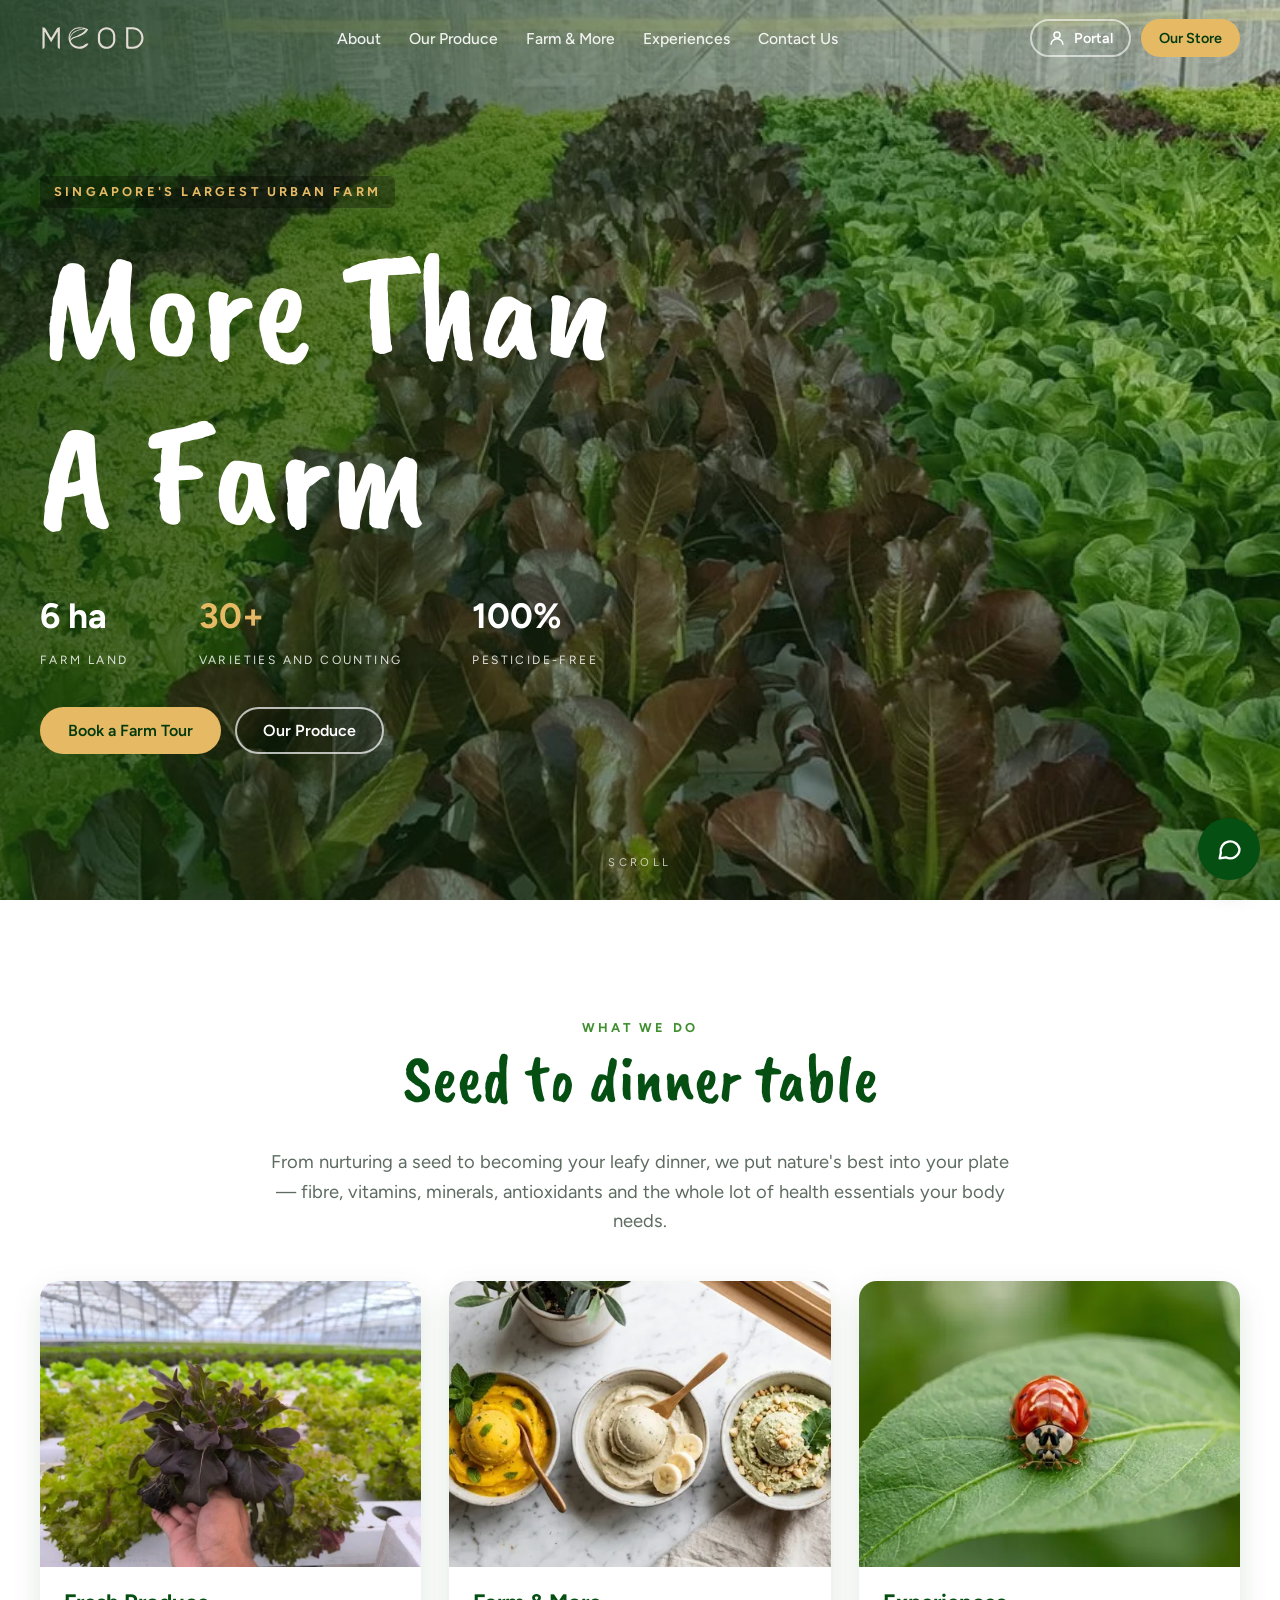
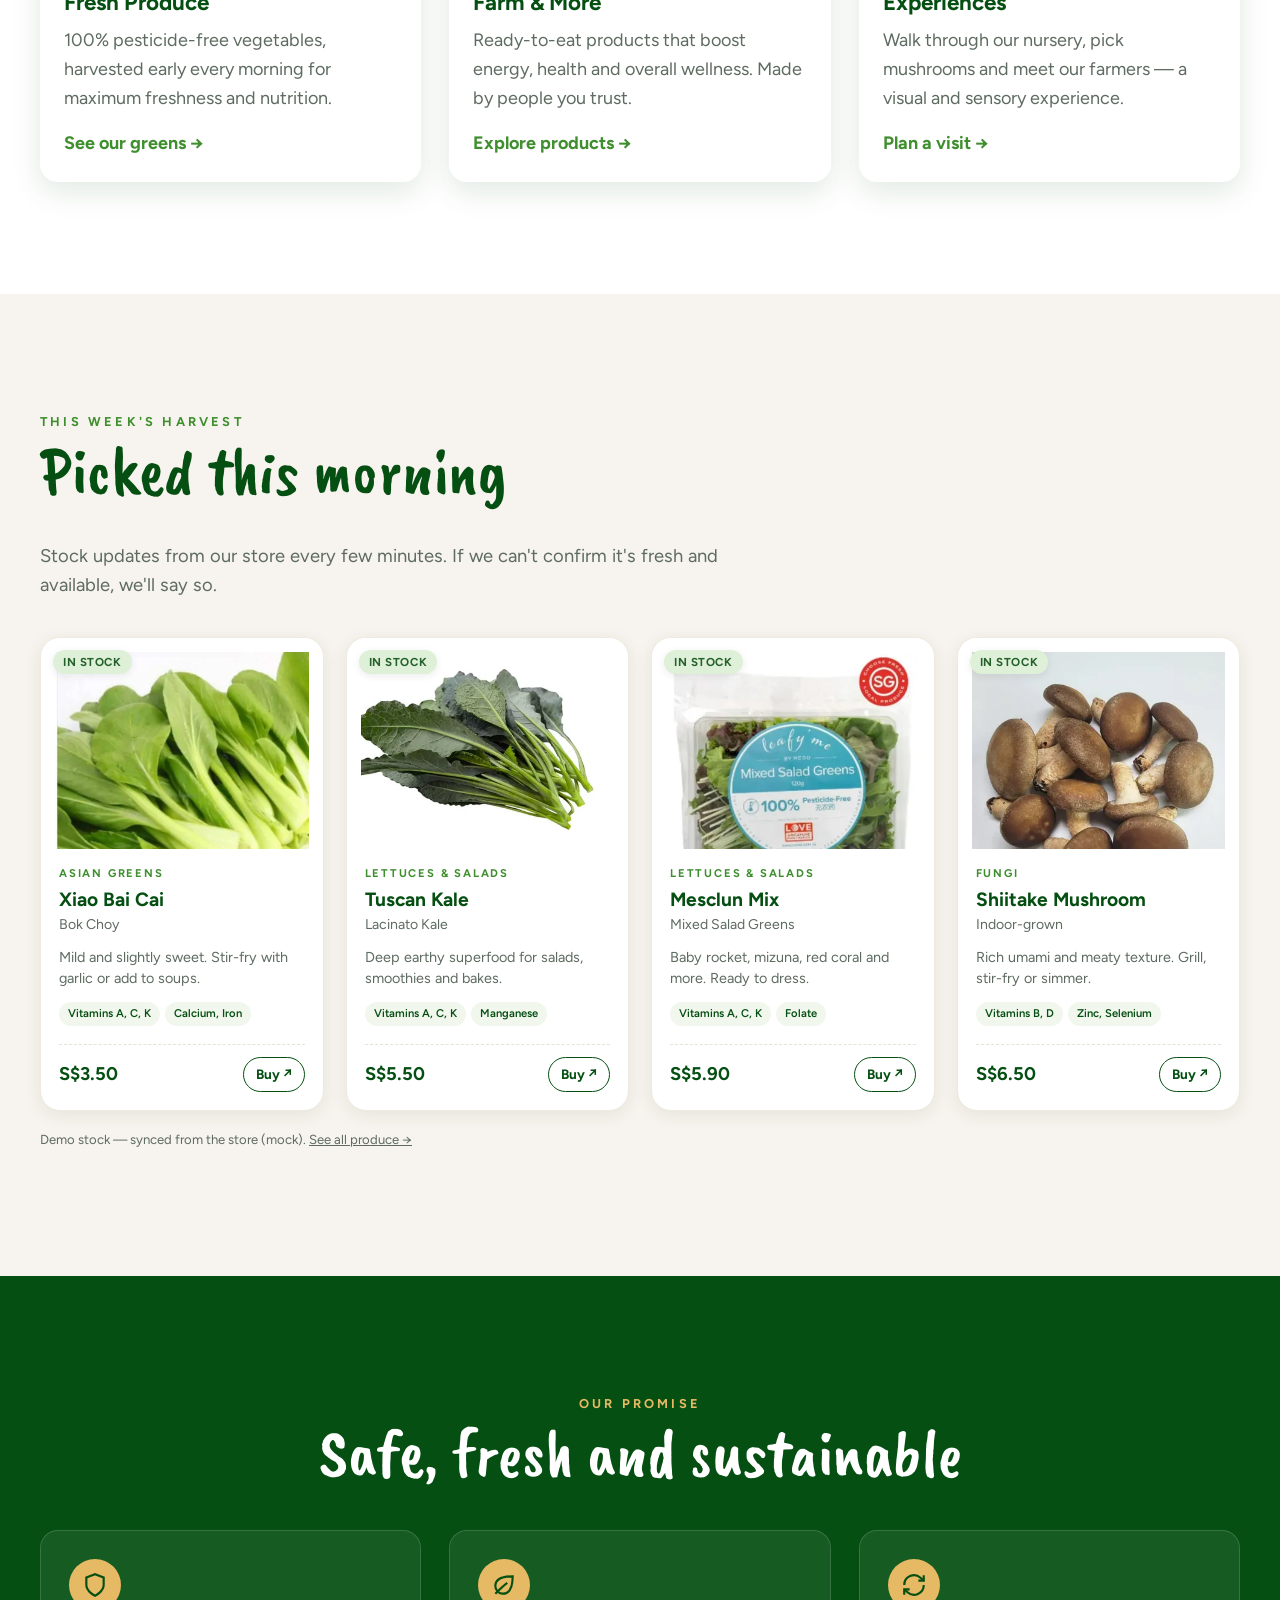
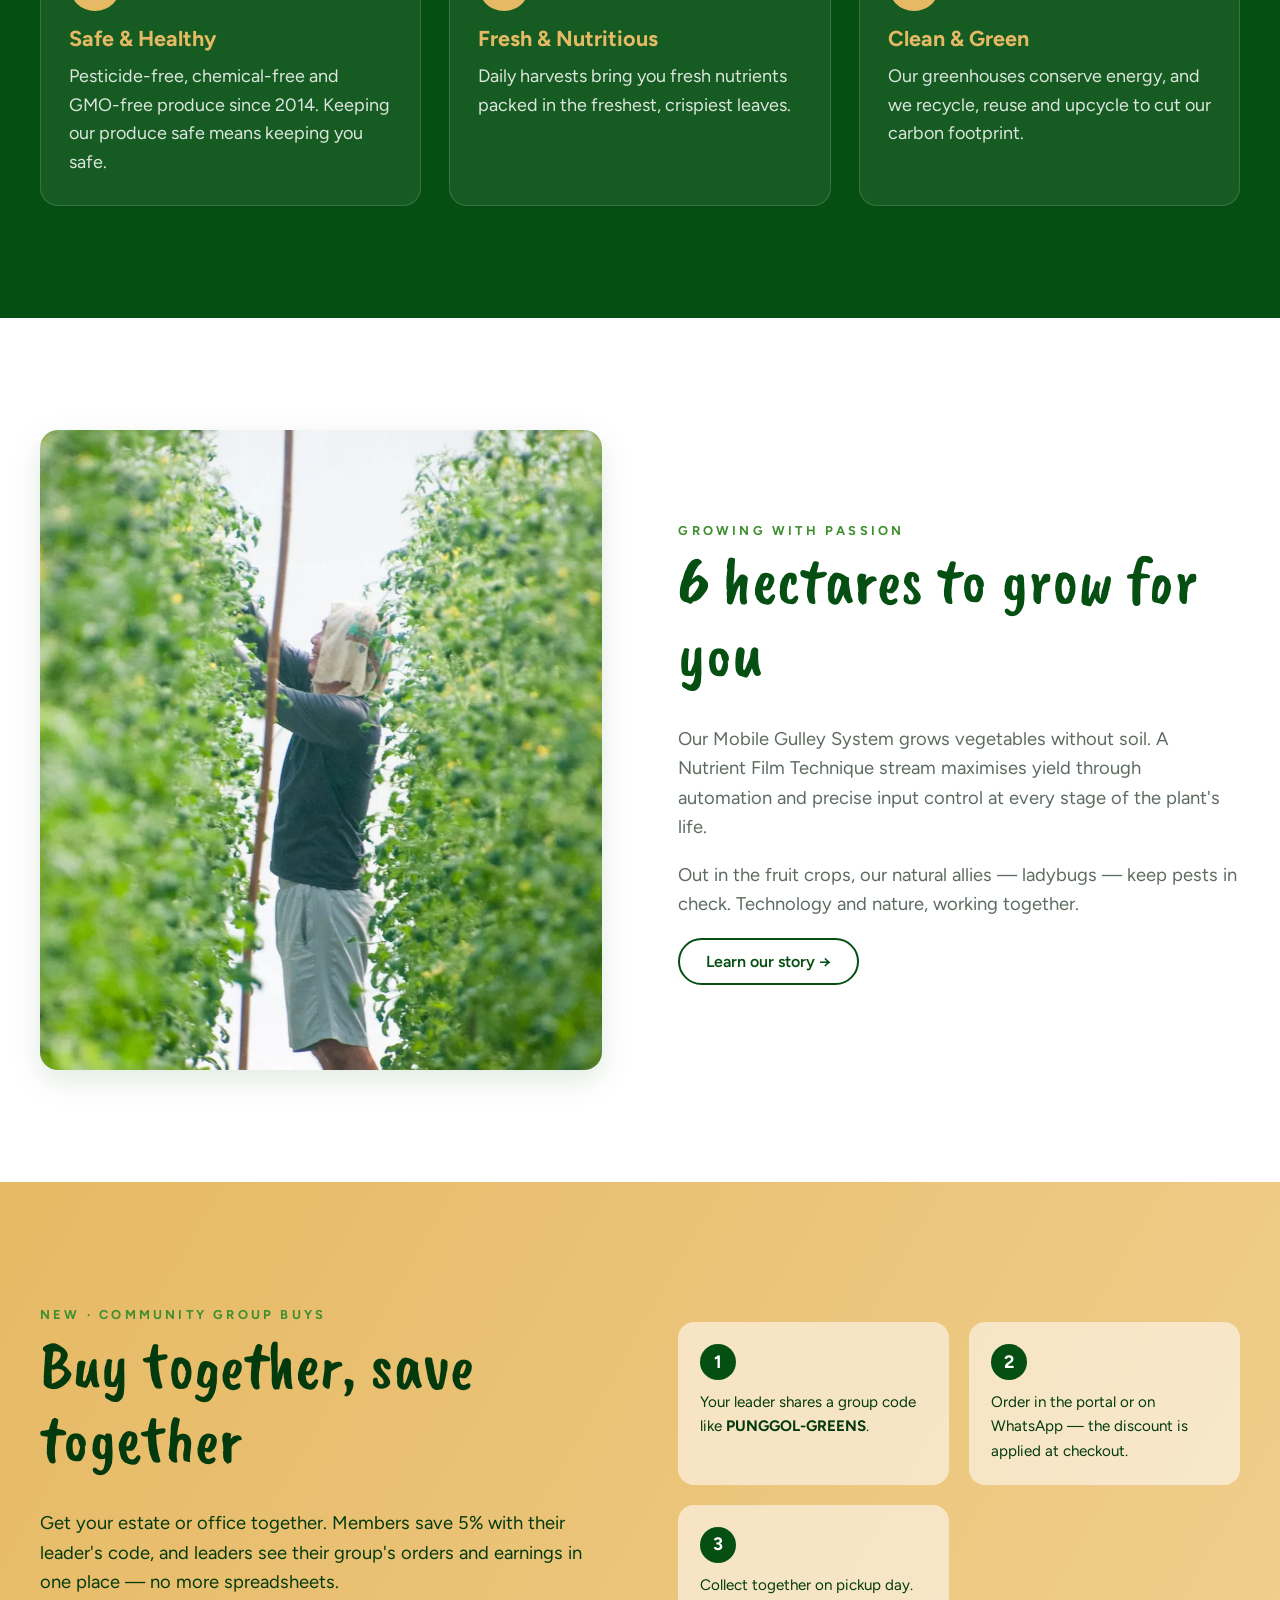
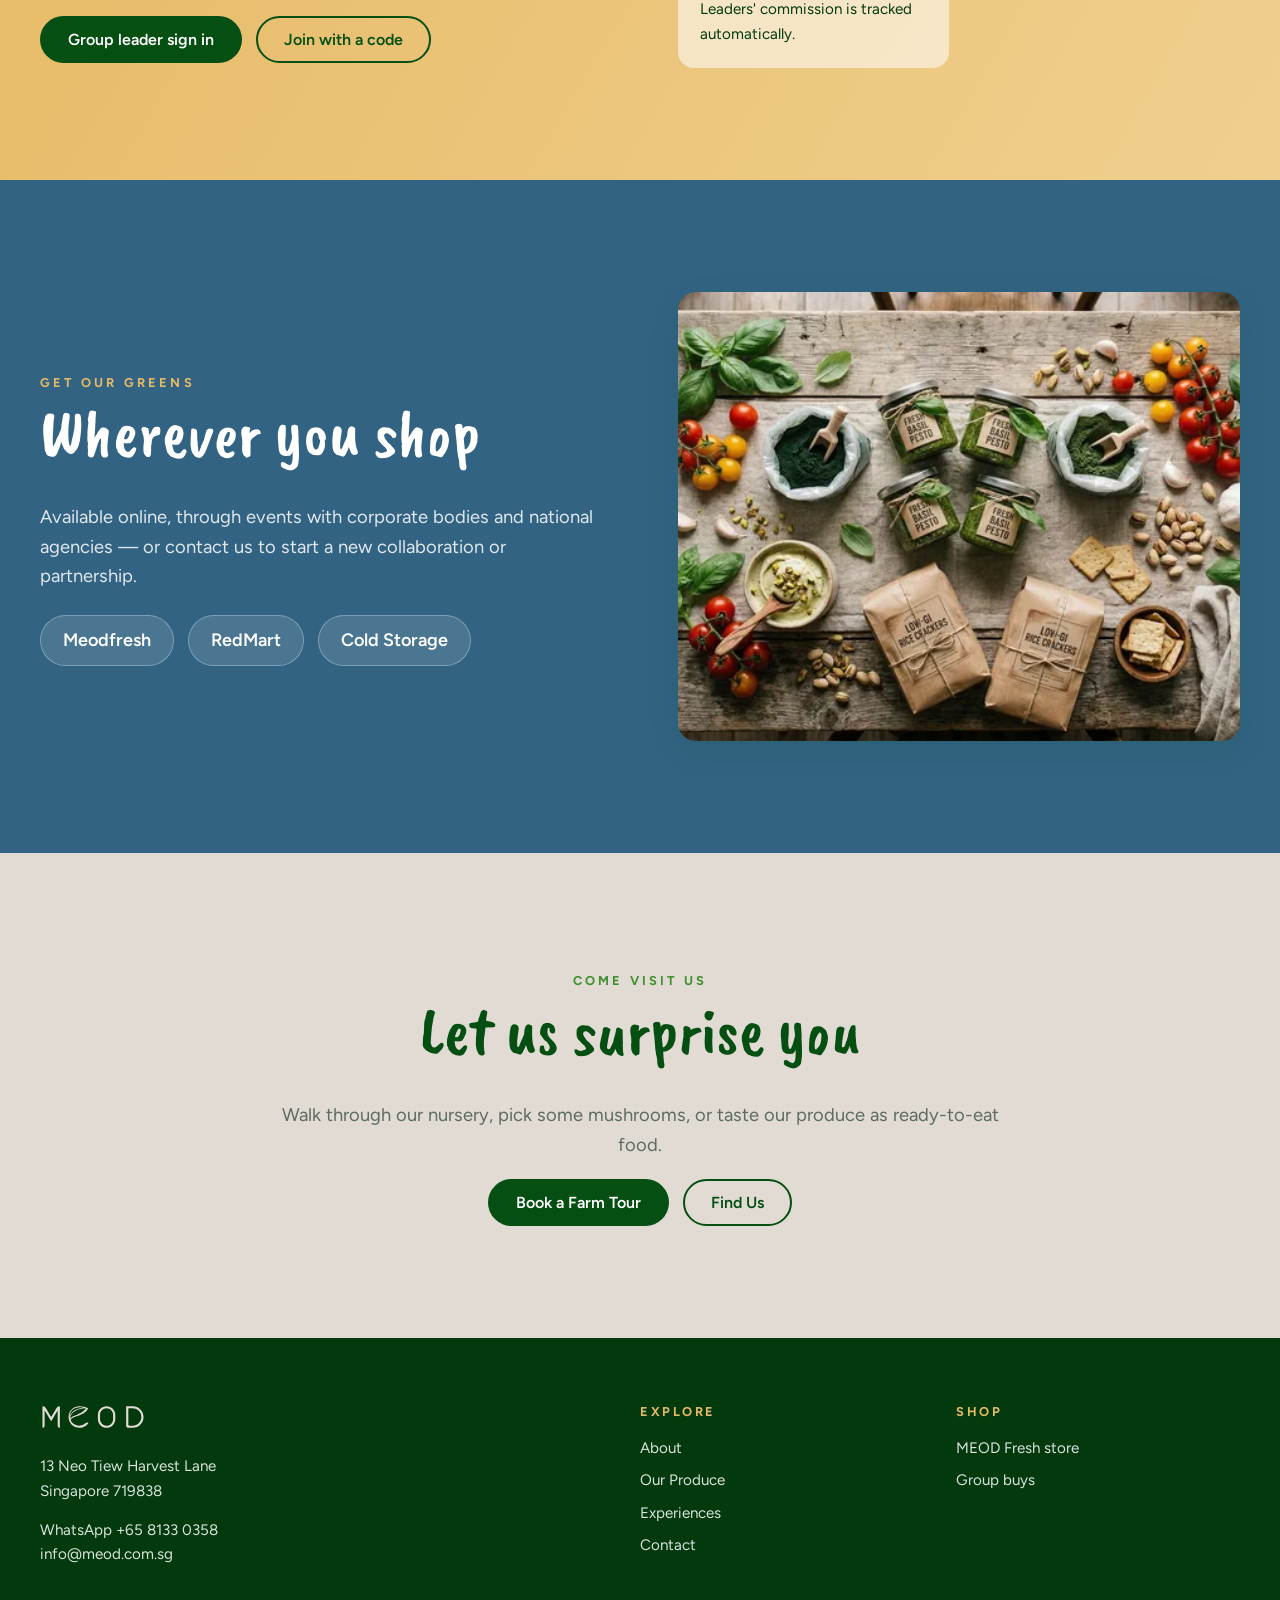
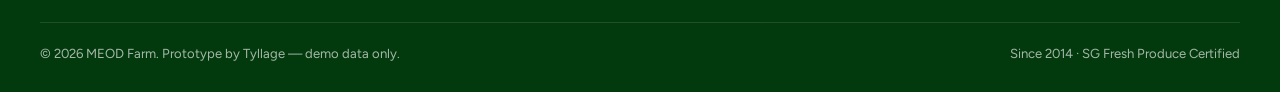
==== index.html @ f2da760b "Add MEOD Farm prototype site and role-based portal Static HTML/CSS/vanilla JS prototype for MEOD Far" ====
<!doctype html>
<html lang="en">
<head>
  <meta charset="utf-8">
  <meta name="viewport" content="width=device-width, initial-scale=1">
  <title>MEOD Farm — Singapore's Largest Urban Farm | Pesticide-Free Vegetables</title>
  <meta name="description" content="MEOD Farm grows 100% pesticide-free vegetables on 6 hectares in Kranji, Singapore. Fresh produce, farm products, farm tours and group buys.">
  <link rel="preconnect" href="https://fonts.googleapis.com">
  <link rel="preconnect" href="https://fonts.gstatic.com" crossorigin>
  <link href="https://fonts.googleapis.com/css2?family=Caveat+Brush&family=Figtree:wght@300;400;500;600;700&display=swap" rel="stylesheet">
  <link rel="stylesheet" href="css/style.css">
  <link rel="icon" type="image/png" href="assets/img/favicon.png">
  <meta name="theme-color" content="#054f12">
</head>
<body>
  <a class="skip-link" href="#main">Skip to content</a>

  <header class="site-header">
    <nav class="container nav" aria-label="Main">
      <a class="logo" href="index.html"><img src="assets/meod-light.svg" alt="MEOD Farm home" width="106" height="30"></a>
      <ul class="nav-links" id="nav-links">
        <li><a href="about.html">About</a></li>
        <li><a href="produce.html">Our Produce</a></li>
        <li><a href="produce.html#farm-more">Farm &amp; More</a></li>
        <li><a href="experiences.html">Experiences</a></li>
        <li><a href="contact.html">Contact Us</a></li>
        <li class="mobile-only"><a href="https://meodfresh.com/" target="_blank" rel="noopener">Our Store ↗</a></li>
      </ul>
      <div class="nav-actions">
        <a class="btn btn-sm btn-outline portal-btn" href="portal.html">
          <svg viewBox="0 0 24 24" fill="none" stroke="currentColor" stroke-width="2" aria-hidden="true"><circle cx="12" cy="8" r="4"/><path d="M4 21a8 8 0 0 1 16 0"/></svg>
          <span data-portal-label>Portal</span>
        </a>
        <a class="btn btn-sm btn-gold store-btn" href="https://meodfresh.com/" target="_blank" rel="noopener">Our Store</a>
        <button class="menu-toggle" type="button" aria-controls="nav-links" aria-expanded="false" aria-label="Open menu">
          <svg viewBox="0 0 24 24" fill="none" stroke="currentColor" stroke-width="2" aria-hidden="true"><path d="M3 6h18M3 12h18M3 18h18"/></svg>
        </button>
      </div>
    </nav>
  </header>

  <main id="main">
    <section class="hero">
      <img class="hero-bg" src="assets/img/hero-farm.webp" srcset="assets/img/hero-farm-640.webp 640w, assets/img/hero-farm.webp 1200w" sizes="100vw" alt="" fetchpriority="high">
      <div class="container">
        <span class="eyebrow badge">Singapore's largest urban farm</span>
        <h1>More Than<br>A Farm</h1>
        <div class="stats">
          <div class="stat"><strong>6 ha</strong><span>Farm land</span></div>
          <div class="stat"><strong>30+</strong><span>Varieties and counting</span></div>
          <div class="stat"><strong>100%</strong><span>Pesticide-free</span></div>
        </div>
        <div class="hero-ctas">
          <a class="btn btn-gold" href="experiences.html#book">Book a Farm Tour</a>
          <a class="btn btn-ghost" href="produce.html">Our Produce</a>
        </div>
      </div>
      <span class="scroll-cue" aria-hidden="true">SCROLL</span>
    </section>

    <section>
      <div class="container">
        <div class="center reveal">
          <span class="eyebrow dark">What we do</span>
          <h2 class="section-title">Seed to dinner table</h2>
          <p class="lead">From nurturing a seed to becoming your leafy dinner, we put nature's best into your plate — fibre, vitamins, minerals, antioxidants and the whole lot of health essentials your body needs.</p>
        </div>
        <div class="grid grid-3" style="margin-top:44px">
          <article class="card reveal">
            <img src="assets/img/fresh-produce.webp" alt="A farmer holding freshly harvested red lettuce in the greenhouse" width="800" height="600" loading="lazy">
            <div class="card-body">
              <h3>Fresh Produce</h3>
              <p>100% pesticide-free vegetables, harvested early every morning for maximum freshness and nutrition.</p>
              <a class="card-link" href="produce.html">See our greens →</a>
            </div>
          </article>
          <article class="card reveal">
            <img src="assets/img/gelato-bowls.webp" srcset="assets/img/gelato-bowls-640.webp 640w, assets/img/gelato-bowls.webp 1200w" sizes="(max-width: 860px) 100vw, 400px" alt="Bowls of farm-made gelato in three flavours" width="1200" height="669" loading="lazy">
            <div class="card-body">
              <h3>Farm &amp; More</h3>
              <p>Ready-to-eat products that boost energy, health and overall wellness. Made by people you trust.</p>
              <a class="card-link" href="produce.html#farm-more">Explore products →</a>
            </div>
          </article>
          <article class="card reveal">
            <img src="assets/img/ladybug.webp" srcset="assets/img/ladybug-640.webp 640w, assets/img/ladybug.webp 1200w" sizes="(max-width: 860px) 100vw, 400px" alt="A ladybug on a leaf, one of the farm's natural allies" width="1200" height="669" loading="lazy">
            <div class="card-body">
              <h3>Experiences</h3>
              <p>Walk through our nursery, pick mushrooms and meet our farmers — a visual and sensory experience.</p>
              <a class="card-link" href="experiences.html">Plan a visit →</a>
            </div>
          </article>
        </div>
      </div>
    </section>

    <section class="bg-cream">
      <div class="container">
        <div class="reveal">
          <span class="eyebrow dark">This week's harvest</span>
          <h2 class="section-title">Picked this morning</h2>
          <p class="lead">Stock updates from our store every few minutes. If we can't confirm it's fresh and available, we'll say so.</p>
        </div>
        <div class="harvest-row" data-featured-produce="4"></div>
        <p class="sync-note">Demo stock — synced from the store (mock). <a href="produce.html">See all produce →</a></p>
      </div>
    </section>

    <section class="bg-forest">
      <div class="container">
        <div class="center reveal">
          <span class="eyebrow">Our promise</span>
          <h2 class="section-title">Safe, fresh and sustainable</h2>
        </div>
        <div class="grid grid-3" style="margin-top:40px">
          <div class="promise reveal">
            <div class="icon-circle"><svg viewBox="0 0 24 24" fill="none" stroke="currentColor" stroke-width="2" aria-hidden="true"><path d="M12 22s8-4 8-10V5l-8-3-8 3v7c0 6 8 10 8 10z"/></svg></div>
            <h3>Safe &amp; Healthy</h3>
            <p>Pesticide-free, chemical-free and GMO-free produce since 2014. Keeping our produce safe means keeping you safe.</p>
          </div>
          <div class="promise reveal">
            <div class="icon-circle"><svg viewBox="0 0 24 24" fill="none" stroke="currentColor" stroke-width="2" aria-hidden="true"><path d="M11 20A7 7 0 0 1 4 13c0-5 4-9 16-9 0 12-4 16-9 16z"/><path d="M4 20c4-4 7-7 11-10"/></svg></div>
            <h3>Fresh &amp; Nutritious</h3>
            <p>Daily harvests bring you fresh nutrients packed in the freshest, crispiest leaves.</p>
          </div>
          <div class="promise reveal">
            <div class="icon-circle"><svg viewBox="0 0 24 24" fill="none" stroke="currentColor" stroke-width="2" aria-hidden="true"><path d="M3 12a9 9 0 0 1 15-6.7L21 8"/><path d="M21 3v5h-5"/><path d="M21 12a9 9 0 0 1-15 6.7L3 16"/><path d="M3 21v-5h5"/></svg></div>
            <h3>Clean &amp; Green</h3>
            <p>Our greenhouses conserve energy, and we recycle, reuse and upcycle to cut our carbon footprint.</p>
          </div>
        </div>
      </div>
    </section>

    <section>
      <div class="container split">
        <img class="rounded-img portrait reveal" src="assets/img/farmer-vertical.webp" srcset="assets/img/farmer-vertical-500.webp 500w, assets/img/farmer-vertical.webp 900w" sizes="(max-width: 860px) 100vw, 560px" alt="A farmer tending tall vertical rows of greens" width="900" height="1600" loading="lazy">
        <div class="reveal">
          <span class="eyebrow dark">Growing with passion</span>
          <h2 class="section-title">6 hectares to grow for you</h2>
          <p class="lead">Our Mobile Gulley System grows vegetables without soil. A Nutrient Film Technique stream maximises yield through automation and precise input control at every stage of the plant's life.</p>
          <p class="lead">Out in the fruit crops, our natural allies — ladybugs — keep pests in check. Technology and nature, working together.</p>
          <a class="btn btn-outline" href="about.html">Learn our story →</a>
        </div>
      </div>
    </section>

    <section class="groupbuy" id="group-buy">
      <div class="container">
        <div class="split">
          <div class="reveal">
            <span class="eyebrow dark">New · Community group buys</span>
            <h2 class="section-title" style="color:var(--forest-dark)">Buy together, save together</h2>
            <p class="lead" style="color:var(--forest-dark)">Get your estate or office together. Members save 5% with their leader's code, and leaders see their group's orders and earnings in one place — no more spreadsheets.</p>
            <div class="hero-ctas">
              <a class="btn btn-forest" href="portal.html?role=leader">Group leader sign in</a>
              <a class="btn btn-outline" href="portal.html?role=customer">Join with a code</a>
            </div>
          </div>
          <div class="steps reveal">
            <div class="step"><b>1</b><p>Your leader shares a group code like <strong>PUNGGOL-GREENS</strong>.</p></div>
            <div class="step"><b>2</b><p>Order in the portal or on WhatsApp — the discount is applied at checkout.</p></div>
            <div class="step"><b>3</b><p>Collect together on pickup day. Leaders' commission is tracked automatically.</p></div>
          </div>
        </div>
      </div>
    </section>

    <section class="bg-berry">
      <div class="container split">
        <div class="reveal">
          <span class="eyebrow">Get our greens</span>
          <h2 class="section-title">Wherever you shop</h2>
          <p class="lead">Available online, through events with corporate bodies and national agencies — or contact us to start a new collaboration or partnership.</p>
          <div class="partners">
            <a class="partner" href="https://meodfresh.com/" target="_blank" rel="noopener">Meodfresh</a>
            <span class="partner">RedMart</span>
            <span class="partner">Cold Storage</span>
          </div>
        </div>
        <img class="rounded-img reveal" src="assets/img/farm-flatlay.webp" srcset="assets/img/farm-flatlay-640.webp 640w, assets/img/farm-flatlay.webp 1200w" sizes="(max-width: 860px) 100vw, 560px" alt="MEOD farm products laid out with fresh greens" width="1200" height="669" loading="lazy">
      </div>
    </section>

    <section class="bg-stony">
      <div class="container center reveal">
        <span class="eyebrow dark">Come visit us</span>
        <h2 class="section-title">Let us surprise you</h2>
        <p class="lead">Walk through our nursery, pick some mushrooms, or taste our produce as ready-to-eat food.</p>
        <div class="hero-ctas" style="justify-content:center">
          <a class="btn btn-forest" href="experiences.html#book">Book a Farm Tour</a>
          <a class="btn btn-outline" href="contact.html">Find Us</a>
        </div>
      </div>
    </section>
  </main>

  <footer class="site-footer">
    <div class="container">
      <div class="footer-grid">
        <div>
          <a class="logo" href="index.html"><img src="assets/meod-light.svg" alt="MEOD Farm" width="106" height="30" loading="lazy"></a>
          <p>13 Neo Tiew Harvest Lane<br>Singapore 719838</p>
          <p>WhatsApp +65 8133 0358<br><a href="mailto:info@meod.com.sg">info@meod.com.sg</a></p>
        </div>
        <div>
          <h4>Explore</h4>
          <ul>
            <li><a href="about.html">About</a></li>
            <li><a href="produce.html">Our Produce</a></li>
            <li><a href="experiences.html">Experiences</a></li>
            <li><a href="contact.html">Contact</a></li>
          </ul>
        </div>
        <div>
          <h4>Shop</h4>
          <ul>
            <li><a href="https://meodfresh.com/" target="_blank" rel="noopener">MEOD Fresh store</a></li>
            <li><a href="index.html#group-buy">Group buys</a></li>
          </ul>
        </div>
      </div>
      <div class="footer-bottom">
        <span>© <span data-year></span> MEOD Farm. Prototype by Tyllage — demo data only.</span>
        <span>Since 2014 · SG Fresh Produce Certified</span>
      </div>
    </div>
  </footer>

  <script src="js/data.js"></script>
  <script src="js/assist.js"></script>
  <script src="js/main.js"></script>
</body>
</html>
---- css/style.css ----
/* MEOD Farm x Tyllage — public site styles
   Palette sampled from meod.com.sg: forest, gold, berry, stony. */
:root {
  --forest: #054f12;
  --forest-dark: #033a0d;
  --leaf: #3f8f2f;
  --gold: #e6b964;
  --gold-dark: #c9993f;
  --berry: #326383;
  --stony: #e2dbd3;
  --cream: #f7f3ee;
  --ink: #1d2a1f;
  --muted: #5d6b60;
  --white: #ffffff;
  --danger: #b3361f;
  --radius: 18px;
  --shadow: 0 10px 30px rgba(5, 79, 18, 0.12);
  --font-script: "Caveat Brush", "Brush Script MT", cursive;
  --font-body: "Figtree", system-ui, -apple-system, "Segoe UI", sans-serif;
  --max: 1200px;
}

* { box-sizing: border-box; }
html { scroll-behavior: smooth; }
body {
  margin: 0;
  font-family: var(--font-body);
  font-size: 18px;
  line-height: 1.6;
  color: var(--ink);
  background: var(--white);
}
img { max-width: 100%; height: auto; display: block; }
a { color: inherit; }
h1, h2, h3 { line-height: 1.1; margin: 0 0 0.5em; }
.script { font-family: var(--font-script); font-weight: 400; }
.container { width: min(var(--max), 100% - 32px); margin-inline: auto; }
.eyebrow {
  display: inline-block;
  font-size: 0.8rem;
  letter-spacing: 0.25em;
  text-transform: uppercase;
  font-weight: 700;
  color: var(--gold);
}
.eyebrow.dark { color: var(--leaf); }
.lead { font-size: 1.15rem; color: var(--muted); max-width: 62ch; }
.center { text-align: center; }
.center .lead { margin-inline: auto; }
.skip-link { position: absolute; left: -999px; top: 8px; background: var(--gold); padding: 8px 14px; z-index: 100; border-radius: 8px; }
.skip-link:focus { left: 8px; }

/* Buttons */
.btn {
  display: inline-flex; align-items: center; gap: 8px;
  padding: 12px 26px; border-radius: 999px;
  font: 600 1rem var(--font-body); text-decoration: none;
  border: 2px solid transparent; cursor: pointer;
  transition: transform .15s ease, background .2s ease, color .2s ease;
}
.btn:hover { transform: translateY(-2px); }
.btn-gold { background: var(--gold); color: var(--forest-dark); }
.btn-gold:hover { background: var(--gold-dark); }
.btn-forest { background: var(--forest); color: var(--white); }
.btn-forest:hover { background: var(--forest-dark); }
.btn-ghost { border-color: rgba(255,255,255,.7); color: var(--white); background: rgba(0,0,0,.15); }
.btn-ghost:hover { background: rgba(255,255,255,.15); }
.btn-outline { border-color: var(--forest); color: var(--forest); background: transparent; }
.btn-outline:hover { background: var(--forest); color: var(--white); }
.btn-sm { padding: 8px 16px; font-size: .9rem; }

/* Header */
.site-header {
  position: fixed; inset: 0 0 auto 0; z-index: 50;
  transition: background .3s ease, box-shadow .3s ease;
}
.site-header.solid, .site-header.always-solid { background: rgba(5, 79, 18, .96); box-shadow: 0 4px 20px rgba(0,0,0,.15); }
.nav { display: flex; align-items: center; justify-content: space-between; height: 76px; }
.logo { display: inline-flex; align-items: center; text-decoration: none; }
.logo img { height: 30px; width: auto; }
@media (max-width: 480px) { .logo img { height: 24px; } }
.nav-links { display: flex; align-items: center; gap: 28px; list-style: none; margin: 0; padding: 0; }
.nav-links a { color: var(--white); text-decoration: none; font-size: .98rem; font-weight: 500; opacity: .9; }
.nav-links a:hover, .nav-links a[aria-current="page"] { opacity: 1; color: var(--gold); }
.nav-actions { display: flex; gap: 10px; align-items: center; }
.portal-btn { border-color: rgba(255,255,255,.6); color: var(--white); }
.portal-btn:hover { background: var(--white); color: var(--forest); }
.portal-btn svg { width: 18px; height: 18px; }
.menu-toggle { display: none; background: none; border: 0; color: var(--white); cursor: pointer; padding: 8px; }
.menu-toggle svg { width: 28px; height: 28px; }

@media (max-width: 960px) {
  .menu-toggle { display: block; }
  .nav-links, .nav-actions .store-btn { display: none; }
  .nav-links.open {
    display: flex; flex-direction: column; align-items: flex-start; gap: 18px;
    position: absolute; top: 76px; left: 0; right: 0; padding: 24px 16px 28px;
    background: var(--forest);
  }
  .nav-links.open .mobile-only { display: block; }
}
.mobile-only { display: none; }

/* Hero */
.hero {
  position: relative; min-height: 100vh; min-height: 100svh; display: flex; align-items: center;
  color: var(--white); overflow: hidden; background: var(--forest-dark);
  padding: 110px 0 80px;
}
.hero::before { content: ""; position: absolute; inset: 0; z-index: 1; background: linear-gradient(100deg, rgba(3,40,10,.78) 0%, rgba(3,40,10,.4) 60%, rgba(3,40,10,.2) 100%); }
.hero > * { position: relative; z-index: 2; }
.hero > .hero-bg { position: absolute; inset: 0; z-index: 0; width: 100%; height: 100%; object-fit: cover; }
@media (max-width: 640px) {
  .hero::before { background: linear-gradient(180deg, rgba(3,40,10,.55) 0%, rgba(3,40,10,.75) 100%); }
  .stat strong { font-size: 1.7rem; }
  .stats { gap: 18px 28px; }
  .hero-ctas .btn { flex: 1 1 auto; justify-content: center; }
}
.hero h1 { font-family: var(--font-script); font-weight: 400; font-size: clamp(4rem, 12vw, 9.5rem); margin: .1em 0 .2em; }
.hero .badge { background: rgba(0,0,0,.3); padding: 6px 14px; border-radius: 6px; }
.stats { display: flex; gap: clamp(24px, 6vw, 70px); margin: 10px 0 34px; flex-wrap: wrap; }
.stat strong { display: block; font-size: 2.2rem; font-weight: 700; }
.stat span { font-size: .75rem; letter-spacing: .2em; text-transform: uppercase; opacity: .85; }
.stat:nth-child(2) strong { color: var(--gold); }
.hero-ctas { display: flex; gap: 14px; flex-wrap: wrap; }
.scroll-cue { position: absolute; bottom: 28px; left: 50%; transform: translateX(-50%); font-size: .7rem; letter-spacing: .3em; opacity: .7; }

.page-hero { min-height: 62vh; min-height: 62svh; }
.page-hero h1 { font-size: clamp(3.4rem, 9vw, 7rem); }

/* Sections */
section { padding: clamp(64px, 9vw, 112px) 0; }
.bg-forest { background: var(--forest); color: var(--white); }
.bg-forest .lead { color: rgba(255,255,255,.82); }
.bg-berry { background: var(--berry); color: var(--white); }
.bg-berry .lead { color: rgba(255,255,255,.85); }
.bg-stony { background: var(--stony); }
.bg-cream { background: var(--cream); }
.section-title { font-family: var(--font-script); font-weight: 400; font-size: clamp(2.8rem, 6vw, 4.2rem); color: var(--forest); }
.bg-forest .section-title, .bg-berry .section-title { color: var(--white); }

.grid { display: grid; gap: 28px; }
.grid-3 { grid-template-columns: repeat(auto-fit, minmax(min(100%, 210px), 1fr)); }
@media (min-width: 600px) and (max-width: 900px) { .grid-3 { gap: 18px; } .card-body { padding: 18px; } }
.grid-4 { grid-template-columns: repeat(auto-fit, minmax(220px, 1fr)); }
.split { display: grid; grid-template-columns: 1fr 1fr; gap: clamp(32px, 6vw, 80px); align-items: center; }
@media (max-width: 860px) { .split { grid-template-columns: 1fr; } }

.card {
  background: var(--white); border-radius: var(--radius); overflow: hidden;
  box-shadow: var(--shadow); display: flex; flex-direction: column;
  transition: transform .25s ease;
}
.card:hover { transform: translateY(-4px); }
.card img { aspect-ratio: 4/3; object-fit: cover; width: 100%; height: auto; }
.card-body { padding: 24px; flex: 1; display: flex; flex-direction: column; }
.card-body h3 { color: var(--forest); font-size: 1.4rem; }
.card-body p { color: var(--muted); margin: 0 0 16px; flex: 1; }
.card-link { color: var(--leaf); font-weight: 700; text-decoration: none; }
.card-link:hover { text-decoration: underline; }

.promise { padding: 28px; border-radius: var(--radius); background: rgba(255,255,255,.07); border: 1px solid rgba(255,255,255,.15); }
.promise h3 { color: var(--gold); font-size: 1.35rem; }
.promise p { margin: 0; color: rgba(255,255,255,.85); }
.icon-circle { width: 52px; height: 52px; border-radius: 50%; background: var(--gold); color: var(--forest); display: grid; place-items: center; margin-bottom: 16px; }
.icon-circle svg { width: 26px; height: 26px; }

.rounded-img { border-radius: var(--radius); box-shadow: var(--shadow); width: 100%; height: auto; aspect-ratio: 5/4; object-fit: cover; }
.rounded-img.portrait { aspect-ratio: 4/5; max-height: 640px; object-position: center 35%; }
@media (max-width: 860px) { .rounded-img.portrait { aspect-ratio: 4/3; } }

.partners { display: flex; gap: 14px; flex-wrap: wrap; margin-top: 24px; }
.partner { padding: 10px 22px; border-radius: 999px; background: rgba(255,255,255,.12); border: 1px solid rgba(255,255,255,.3); font-weight: 600; text-decoration: none; color: var(--white); }
.partner:hover { background: var(--white); color: var(--berry); }

/* Harvest strip (new vs original site) */
.harvest-row { display: grid; grid-template-columns: repeat(auto-fill, minmax(min(100%, 230px), 1fr)); gap: 22px; margin-top: 36px; }
.produce-tile {
  background: var(--white); border-radius: 20px; overflow: hidden; box-shadow: 0 4px 18px rgba(5,79,18,.08);
  display: flex; flex-direction: column; border: 1px solid #efe9df;
  transition: transform .25s ease, box-shadow .25s ease;
}
.produce-tile:hover { transform: translateY(-5px); box-shadow: 0 16px 36px rgba(5,79,18,.15); }
.produce-tile.is-out .tile-media { filter: grayscale(.7); opacity: .75; }
.tile-media { position: relative; aspect-ratio: 4/3; display: grid; place-items: center; overflow: hidden; background: #fff; }
.tile-media img { width: 100%; height: 100%; transition: transform .5s ease; }
.tile-media.contain img { object-fit: contain; padding: 14px; }
.tile-media.cover img { object-fit: cover; }
.produce-tile:hover .tile-media img { transform: scale(1.06); }
.tile-media.art { background: radial-gradient(circle at 30% 25%, #fff 0%, var(--tint, #e4f2d5) 70%); }
.tile-media.art svg { width: 46%; height: 46%; fill: none; stroke: var(--forest); stroke-width: 2.2; stroke-linecap: round; stroke-linejoin: round; opacity: .75; }
.tile-media .pill { position: absolute; top: 12px; left: 12px; box-shadow: 0 2px 8px rgba(0,0,0,.08); }
.tile-body { padding: 16px 18px 18px; display: flex; flex-direction: column; gap: 4px; flex: 1; }
.tile-cat { font-size: .7rem; letter-spacing: .16em; text-transform: uppercase; font-weight: 700; color: var(--leaf); }
.produce-tile h3 { font-size: 1.2rem; color: var(--forest); margin: 2px 0 0; }
.produce-tile .sub { color: var(--muted); font-size: .88rem; }
.produce-tile p { font-size: .9rem; color: var(--muted); margin: 6px 0 2px; line-height: 1.5; }
.nutri-chips { list-style: none; margin: 6px 0 0; padding: 0; display: flex; flex-wrap: wrap; gap: 5px; }
.nutri-chips li { font-size: .7rem; font-weight: 600; padding: 3px 9px; border-radius: 999px; background: #f2f7ee; color: var(--forest); }
.tile-buy { font-size: .85rem; font-weight: 700; color: var(--forest); text-decoration: none; padding: 6px 12px; border-radius: 999px; border: 1.5px solid var(--forest); transition: background .2s, color .2s; }
.tile-buy:hover { background: var(--forest); color: var(--white); }
.produce-tile .price-line { border-top: 1px dashed #e8e1d6; margin-top: auto; padding-top: 12px; }
.produce-tile .price { font-size: 1.15rem; }
/* Price row always sits at the bottom of the card; spacing comes from the content above it. */
.produce-tile .tile-body > :nth-last-child(2) { margin-bottom: 14px; }
.price-line { display: flex; justify-content: space-between; align-items: center; margin-top: auto; padding-top: 8px; }
.price { font-weight: 700; color: var(--forest); }
.pill { display: inline-block; font-size: .72rem; font-weight: 700; padding: 3px 10px; border-radius: 999px; text-transform: uppercase; letter-spacing: .05em; }
.pill-ok { background: #dff0d8; color: #23602a; }
.pill-low { background: #fff1d6; color: #8a5a00; }
.pill-out { background: #f8dcd6; color: var(--danger); }
.pill-stale { background: #e6e9ee; color: #4a5568; }
.sync-note { font-size: .82rem; color: var(--muted); margin-top: 18px; }

.filters { display: flex; gap: 10px; flex-wrap: wrap; margin-top: 28px; }
.chip { border: 2px solid var(--forest); background: transparent; color: var(--forest); padding: 7px 18px; border-radius: 999px; font: 600 .9rem var(--font-body); cursor: pointer; }
.chip.active, .chip:hover { background: var(--forest); color: var(--white); }

.category-cards { display: grid; grid-template-columns: repeat(auto-fit, minmax(200px, 1fr)); gap: 18px; margin-top: 30px; }
.category-card { padding: 26px; border-radius: var(--radius); background: var(--cream); }
.category-card h3 { color: var(--forest); }
.category-card p { margin: 0; color: var(--muted); }

/* Group buy band */
.groupbuy { background: linear-gradient(120deg, var(--gold) 0%, #f0cf8e 100%); color: var(--forest-dark); }
.steps { display: grid; grid-template-columns: repeat(auto-fit, minmax(200px, 1fr)); gap: 20px; margin-top: 28px; }
.step { background: rgba(255,255,255,.55); border-radius: 16px; padding: 22px; }
.step b { display: grid; place-items: center; width: 36px; height: 36px; border-radius: 50%; background: var(--forest); color: var(--white); margin-bottom: 10px; }
.step p { margin: 0; font-size: .95rem; }

/* Forms */
.form { display: grid; gap: 16px; background: var(--white); padding: clamp(22px, 4vw, 40px); border-radius: var(--radius); box-shadow: var(--shadow); }
.form-row { display: grid; grid-template-columns: 1fr 1fr; gap: 16px; }
@media (max-width: 600px) { .form-row { grid-template-columns: 1fr; } }
label { font-weight: 600; font-size: .9rem; display: grid; gap: 6px; color: var(--ink); }
input, select, textarea {
  font: 400 1rem var(--font-body); padding: 12px 14px; border-radius: 10px;
  border: 1.5px solid #cfd8cf; background: var(--white); color: var(--ink); width: 100%;
}
input:focus, select:focus, textarea:focus { outline: 3px solid rgba(230,185,100,.6); border-color: var(--forest); }
.form-note { font-size: .82rem; color: var(--muted); margin: 0; }
.form-success { background: #dff0d8; color: #23602a; padding: 14px 18px; border-radius: 10px; font-weight: 600; }
.experience-options { display: grid; grid-template-columns: repeat(auto-fit, minmax(130px, 1fr)); gap: 10px; }
.experience-options label { display: flex; align-items: center; gap: 8px; border: 1.5px solid #cfd8cf; border-radius: 10px; padding: 10px 12px; font-weight: 500; cursor: pointer; }
.experience-options input { width: auto; }

/* Footer */
.site-footer { background: var(--forest-dark); color: rgba(255,255,255,.85); padding: 64px 0 28px; font-size: .95rem; }
.footer-grid { display: grid; grid-template-columns: 2fr 1fr 1fr; gap: 32px; }
@media (max-width: 800px) { .footer-grid { grid-template-columns: 1fr 1fr; } }
@media (max-width: 480px) { .footer-grid { grid-template-columns: 1fr; } }
.site-footer h4 { color: var(--gold); font-size: .8rem; letter-spacing: .2em; text-transform: uppercase; margin: 0 0 14px; }
.site-footer ul { list-style: none; padding: 0; margin: 0; display: grid; gap: 8px; }
.site-footer a { text-decoration: none; }
.site-footer a:hover { color: var(--gold); }
.footer-bottom { border-top: 1px solid rgba(255,255,255,.15); margin-top: 40px; padding-top: 20px; display: flex; justify-content: space-between; gap: 16px; flex-wrap: wrap; font-size: .82rem; opacity: .75; }

/* Reveal on scroll */
.reveal { opacity: 0; transform: translateY(24px); transition: opacity .7s ease, transform .7s ease; }
.reveal.visible { opacity: 1; transform: none; }
@media (prefers-reduced-motion: reduce) {
  .reveal { opacity: 1; transform: none; transition: none; }
  html { scroll-behavior: auto; }
}

/* Ask MEOD assistant widget */
.assist-fab {
  position: fixed; right: 20px; bottom: 20px; z-index: 60;
  width: 62px; height: 62px; border-radius: 50%; border: 0; cursor: pointer;
  background: var(--forest); color: var(--white); box-shadow: 0 8px 24px rgba(0,0,0,.25);
  display: grid; place-items: center;
}
.assist-fab svg { width: 28px; height: 28px; }
.assist-panel {
  position: fixed; right: 20px; bottom: 94px; z-index: 60;
  width: min(380px, calc(100vw - 32px)); height: min(540px, calc(100vh - 130px));
  background: var(--white); border-radius: 20px; box-shadow: 0 20px 50px rgba(0,0,0,.25);
  display: none; flex-direction: column; overflow: hidden;
}
.assist-panel.open { display: flex; }
.assist-head { background: var(--forest); color: var(--white); padding: 16px 18px; display: flex; justify-content: space-between; align-items: center; }
.assist-head strong { display: block; }
.assist-head small { opacity: .8; font-size: .78rem; }
.assist-close { background: none; border: 0; color: var(--white); font-size: 1.6rem; cursor: pointer; line-height: 1; }
.assist-log { flex: 1; overflow-y: auto; padding: 16px; display: flex; flex-direction: column; gap: 10px; background: var(--cream); }
.msg { max-width: 85%; padding: 10px 14px; border-radius: 14px; font-size: .92rem; line-height: 1.45; white-space: pre-line; }
.msg.bot { background: var(--white); align-self: flex-start; border-bottom-left-radius: 4px; }
.msg.user { background: var(--forest); color: var(--white); align-self: flex-end; border-bottom-right-radius: 4px; }
.msg.handover { background: #fff1d6; border: 1px solid var(--gold); }
.assist-suggest { display: flex; gap: 6px; flex-wrap: wrap; padding: 8px 12px 0; background: var(--white); }
.assist-suggest button { border: 1px solid #cfd8cf; background: var(--white); border-radius: 999px; padding: 5px 12px; font: 500 .8rem var(--font-body); cursor: pointer; }
.assist-suggest button:hover { border-color: var(--forest); color: var(--forest); }
.assist-form { display: flex; gap: 8px; padding: 12px; background: var(--white); }
.assist-form input { flex: 1; }
.assist-form button { flex: none; }
.assist-disclaimer { font-size: .7rem; color: var(--muted); padding: 0 14px 10px; background: var(--white); margin: 0; }
.form-error { background: #f8dcd6; color: var(--danger); padding: 14px 18px; border-radius: 10px; font-weight: 600; margin: 0; }

/* Small-screen polish */
@media (max-width: 640px) {
  body { font-size: 17px; }
  .lead { font-size: 1.05rem; }
  .card-body { padding: 20px; }
  .form { padding: 20px 16px; }
  .assist-panel { right: 8px; left: 8px; width: auto; bottom: 86px; height: min(560px, calc(100svh - 110px)); }
  .assist-fab { right: 14px; bottom: 14px; width: 56px; height: 56px; }
  .footer-bottom { flex-direction: column; }
}
@media (min-width: 1600px) {
  :root { --max: 1360px; }
}

/* Scroll-to-top: centred above the Ask MEOD button */
.to-top {
  position: fixed; z-index: 59; right: 27px; bottom: 96px;
  width: 48px; height: 48px; border-radius: 50%; cursor: pointer;
  border: 2px solid var(--forest); background: var(--white); color: var(--forest);
  display: grid; place-items: center; box-shadow: 0 6px 18px rgba(0,0,0,.18);
  opacity: 0; visibility: hidden; transform: translateY(12px);
  transition: opacity .25s ease, transform .25s ease, visibility .25s, background .2s, color .2s;
}
.to-top svg { width: 22px; height: 22px; }
.to-top:hover { background: var(--forest); color: var(--white); }
.to-top:focus-visible { outline: 3px solid var(--gold); outline-offset: 2px; }
.to-top.show { opacity: 1; visibility: visible; transform: none; }
.to-top.solo { right: 20px; bottom: 20px; }
body.assist-open .to-top { opacity: 0; visibility: hidden; }
@media (max-width: 640px) {
  .to-top { right: 19px; bottom: 82px; width: 46px; height: 46px; }
  .to-top.solo { right: 14px; bottom: 14px; }
}
@media (prefers-reduced-motion: reduce) { .to-top { transition: none; } }

/* About: food-security fact cards */
.fact-cards { display: grid; grid-template-columns: repeat(3, 1fr); gap: 24px; margin-top: 48px; }
.fact-card {
  background: rgba(255,255,255,.07); border: 1px solid rgba(255,255,255,.16);
  border-radius: var(--radius); padding: 30px 26px; text-align: center;
  display: flex; flex-direction: column; align-items: center;
  transition: transform .25s ease, background .25s ease, border-color .25s ease;
}
.fact-card:hover { transform: translateY(-4px); background: rgba(255,255,255,.11); border-color: rgba(230,185,100,.5); }
.fact-card strong { font-size: clamp(1.8rem, 3vw, 2.3rem); line-height: 1.1; color: var(--white); }
.fact-card:nth-child(2) strong { color: var(--gold); }
.fact-label { font-size: .75rem; letter-spacing: .2em; text-transform: uppercase; color: var(--gold); font-weight: 700; margin: 8px 0 14px; }
.fact-card:nth-child(2) .fact-label { color: rgba(255,255,255,.8); }
.fact-card p { margin: 0; color: rgba(255,255,255,.82); font-size: .95rem; max-width: 30ch; }
@media (max-width: 860px) {
  .fact-cards { grid-template-columns: 1fr; gap: 14px; margin-top: 36px; }
  .fact-card { display: grid; grid-template-columns: 52px 1fr; column-gap: 16px; text-align: left; align-items: center; padding: 20px; }
  .fact-card .icon-circle { margin: 0; grid-row: 1 / span 2; }
  .fact-label { margin: 2px 0 0; }
  .fact-card p { grid-column: 1 / -1; max-width: none; margin-top: 12px; }
}

/* Experiences: photo cards + visit facts */
.exp-cards { display: grid; grid-template-columns: repeat(3, 1fr); gap: 26px; margin-top: 48px; }
.exp-card {
  background: var(--white); border-radius: var(--radius); overflow: hidden;
  box-shadow: var(--shadow); display: flex; flex-direction: column;
  transition: transform .25s ease, box-shadow .25s ease;
}
.exp-card:hover { transform: translateY(-6px); box-shadow: 0 18px 40px rgba(5,79,18,.18); }
.exp-media { aspect-ratio: 4/3; overflow: hidden; }
.exp-media img { width: 100%; height: 100%; object-fit: cover; transition: transform .6s ease; }
.exp-card:hover .exp-media img { transform: scale(1.05); }
.exp-body { padding: 24px; display: flex; flex-direction: column; gap: 12px; flex: 1; }
.exp-body h3 { font-family: var(--font-script); font-weight: 400; font-size: 2.1rem; color: var(--forest); margin: 0; }
.exp-body p { margin: 0; color: var(--muted); flex: 1; }
.exp-tags { list-style: none; margin: 0; padding: 0; display: flex; flex-wrap: wrap; gap: 6px; }
.exp-tags li { font-size: .75rem; font-weight: 600; padding: 4px 11px; border-radius: 999px; background: #eaf4e5; color: var(--forest); }

.visit-facts {
  list-style: none; margin: 40px 0 0; padding: 22px 26px;
  display: grid; grid-template-columns: repeat(4, 1fr); gap: 20px;
  background: var(--cream); border-radius: var(--radius);
}
.visit-facts li { display: flex; align-items: center; gap: 14px; }
.visit-facts .icon-circle { margin: 0; flex: none; width: 46px; height: 46px; }
.visit-facts .icon-circle svg { width: 22px; height: 22px; }
.visit-facts strong { display: block; color: var(--forest); line-height: 1.2; }
.visit-facts span:not(.icon-circle) { font-size: .88rem; color: var(--muted); }

@media (max-width: 1024px) { .visit-facts { grid-template-columns: repeat(2, 1fr); } }
@media (max-width: 860px) {
  .exp-cards { grid-template-columns: 1fr; max-width: 520px; margin-inline: auto; gap: 20px; margin-top: 36px; }
}
@media (min-width: 600px) and (max-width: 860px) {
  .exp-cards { grid-template-columns: repeat(2, 1fr); max-width: none; }
  .exp-cards .exp-card:last-child { grid-column: 1 / -1; flex-direction: row; }
  .exp-cards .exp-card:last-child .exp-media { flex: 0 0 45%; aspect-ratio: auto; position: relative; min-height: 240px; }
  .exp-cards .exp-card:last-child .exp-media img { position: absolute; inset: 0; object-position: center 30%; }
}
@media (max-width: 520px) { .visit-facts { grid-template-columns: 1fr; padding: 18px; gap: 14px; } }
@media (prefers-reduced-motion: reduce) { .exp-card, .exp-media img { transition: none; } }
.experience-options label:has(input:checked) { border-color: var(--forest); background: #eaf4e5; color: var(--forest); }
.experience-options input { accent-color: var(--forest); }

/* Contact: cards + visit panel */
.contact-cards { display: grid; grid-template-columns: repeat(3, 1fr); gap: 22px; margin-top: 44px; }
.contact-card {
  position: relative; display: flex; flex-direction: column; align-items: flex-start; gap: 4px;
  padding: 28px 26px; border-radius: var(--radius); background: var(--white);
  border: 1.5px solid #eee8de; box-shadow: var(--shadow); text-decoration: none; color: var(--ink);
  transition: transform .25s ease, border-color .25s ease, box-shadow .25s ease;
}
.contact-card:hover, .contact-card:focus-visible { transform: translateY(-4px); border-color: var(--gold); box-shadow: 0 18px 40px rgba(5,79,18,.16); }
.contact-card .icon-circle { margin-bottom: 14px; }
.contact-label { font-size: .75rem; letter-spacing: .2em; text-transform: uppercase; font-weight: 700; color: var(--leaf); }
.contact-card strong { font-size: 1.2rem; color: var(--forest); overflow-wrap: normal; }
.contact-note { font-size: .9rem; color: var(--muted); }
.contact-go { position: absolute; top: 26px; right: 24px; font-size: 1.3rem; color: var(--forest); transition: transform .25s ease; }
.contact-card:hover .contact-go { transform: translateX(4px); }

.visit-panel {
  display: grid; grid-template-columns: 5fr 7fr; margin-top: 40px;
  border-radius: 24px; overflow: hidden; box-shadow: var(--shadow); background: var(--forest);
}
.visit-info { padding: clamp(28px, 4vw, 48px); color: var(--white); display: flex; flex-direction: column; justify-content: center; }
.visit-info h3 { font-size: clamp(1.5rem, 2.4vw, 1.9rem); line-height: 1.25; margin: 10px 0 22px; }
.visit-rules { list-style: none; margin: 0 0 28px; padding: 0; display: grid; gap: 12px; }
.visit-rules li { display: flex; align-items: center; gap: 12px; color: rgba(255,255,255,.88); }
.visit-rules li > span { flex: none; width: 26px; height: 26px; border-radius: 50%; background: rgba(230,185,100,.18); color: var(--gold); display: grid; place-items: center; }
.visit-rules svg { width: 14px; height: 14px; }
.visit-map { width: 100%; height: 100%; min-height: 420px; border: 0; display: block; }

@media (max-width: 960px) {
  .contact-cards { grid-template-columns: 1fr; max-width: 560px; margin-inline: auto; gap: 14px; }
  .contact-card { display: grid; grid-template-columns: 52px 1fr; column-gap: 16px; align-items: center; padding: 18px 48px 18px 18px; }
  .contact-card .icon-circle { margin: 0; grid-row: 1 / span 3; }
  .contact-go { top: 50%; transform: translateY(-50%); }
  .contact-card:hover .contact-go { transform: translate(4px, -50%); }
  .visit-panel { grid-template-columns: 1fr; }
  .visit-map { min-height: 320px; }
}
@media (max-width: 480px) { .contact-card strong { font-size: 1.05rem; } }
@media (prefers-reduced-motion: reduce) { .contact-card, .contact-go { transition: none; } }

/* ---------- Produce page ---------- */
.sr-only { position: absolute; width: 1px; height: 1px; padding: 0; margin: -1px; overflow: hidden; clip: rect(0 0 0 0); white-space: nowrap; border: 0; }

/* Catalogue */
.catalog-head { display: flex; justify-content: space-between; align-items: flex-end; gap: 24px; flex-wrap: wrap; }
.catalog-head .lead { margin-bottom: 0; }
.catalog-search { position: relative; flex: 0 1 340px; display: block; }
.catalog-search svg { position: absolute; left: 16px; top: 50%; width: 20px; height: 20px; transform: translateY(-50%); color: var(--muted); pointer-events: none; }
.catalog-search input { padding: 14px 16px 14px 46px; border-radius: 999px; border: 1.5px solid #ddd5c8; background: var(--white); box-shadow: 0 2px 10px rgba(0,0,0,.04); }
.catalog-bar {
  position: sticky; top: 76px; z-index: 20; margin-top: 26px;
  display: flex; align-items: center; justify-content: space-between; gap: 14px; flex-wrap: wrap;
  padding: 12px 14px; border-radius: 18px; background: rgba(247,243,238,.94);
  backdrop-filter: blur(8px); -webkit-backdrop-filter: blur(8px); border: 1px solid #ebe4d9;
}
.catalog-bar .filters { margin: 0; gap: 8px; }
.catalog-bar .chip { padding: 7px 14px; font-size: .86rem; display: inline-flex; align-items: center; gap: 6px; background: var(--white); }
.catalog-bar .chip.active, .catalog-bar .chip:hover { background: var(--forest); }
.chip-count { font-size: .72rem; min-width: 22px; padding: 1px 7px; border-radius: 999px; background: #eaf4e5; color: var(--forest); text-align: center; }
.chip.active .chip-count, .chip:hover .chip-count { background: rgba(255,255,255,.2); color: var(--white); }
.toggle { display: inline-flex; align-items: center; gap: 8px; font-weight: 600; font-size: .9rem; cursor: pointer; color: var(--forest); white-space: nowrap; }
.toggle input { width: 18px; height: 18px; accent-color: var(--forest); }
.result-count { margin: 18px 0 0; font-size: .88rem; color: var(--muted); font-weight: 600; }
.catalog-grid { margin-top: 14px; }
.catalog-empty { display: flex; flex-direction: column; align-items: center; gap: 6px; text-align: center; padding: 48px 20px; margin-top: 14px; background: var(--white); border-radius: 20px; border: 1.5px dashed #ddd5c8; }
.catalog-empty[hidden] { display: none; }
.catalog-empty strong { color: var(--forest); font-size: 1.15rem; }
.catalog-empty span { color: var(--muted); margin-bottom: 10px; }

/* Seed-to-plate journey */
.journey-steps { list-style: none; margin: 48px 0 0; padding: 0; display: grid; grid-template-columns: repeat(4, 1fr); gap: 22px; counter-reset: none; position: relative; }
.journey-steps::before { content: ""; position: absolute; top: 62px; left: 12%; right: 12%; border-top: 2px dashed rgba(230,185,100,.45); }
.journey-step { position: relative; text-align: center; padding: 28px 22px 26px; border-radius: var(--radius); background: rgba(255,255,255,.06); border: 1px solid rgba(255,255,255,.14); }
.journey-num { position: absolute; top: 14px; right: 18px; font-size: .8rem; font-weight: 700; letter-spacing: .1em; color: rgba(255,255,255,.45); }
.journey-step .icon-circle { margin: 0 auto 16px; width: 64px; height: 64px; position: relative; z-index: 1; box-shadow: 0 0 0 8px var(--forest); }
.journey-step .icon-circle svg { width: 28px; height: 28px; }
.journey-step h3 { color: var(--white); font-size: 1.2rem; margin-bottom: 8px; }
.journey-step p { margin: 0; color: rgba(255,255,255,.8); font-size: .94rem; }

/* Where to buy */
.buy-inner { display: grid; grid-template-columns: 1fr 1.1fr; gap: clamp(28px, 5vw, 64px); align-items: center; }
.buy-inner .lead { margin-bottom: 0; }
.buy-options { display: grid; grid-template-columns: 1fr 1fr; gap: 14px; }
.buy-option {
  display: flex; flex-direction: column; gap: 2px; padding: 20px 22px; border-radius: 18px; text-decoration: none; color: var(--white);
  background: rgba(255,255,255,.1); border: 1px solid rgba(255,255,255,.24); transition: background .2s ease, transform .2s ease;
}
.buy-option strong { font-size: 1.15rem; }
.buy-option span { font-size: .88rem; opacity: .85; }
a.buy-option:hover { background: rgba(255,255,255,.2); transform: translateY(-3px); }
.buy-option.primary { background: var(--gold); color: var(--forest-dark); border-color: var(--gold); }
a.buy-option.primary:hover { background: var(--gold-dark); }

@media (max-width: 1024px) {
  .journey-steps { grid-template-columns: repeat(2, 1fr); }
  .journey-steps::before { display: none; }
}
@media (max-width: 900px) {
  .buy-inner { grid-template-columns: 1fr; }
  .catalog-bar { top: 70px; }
}
@media (max-width: 640px) {
  .catalog-search { flex-basis: 100%; }
  .catalog-bar { padding: 10px; border-radius: 14px; }
  .catalog-bar .filters { flex-wrap: nowrap; overflow-x: auto; width: 100%; padding-bottom: 2px; scrollbar-width: none; }
  .catalog-bar .filters::-webkit-scrollbar { display: none; }
  .catalog-bar .chip { white-space: nowrap; flex: none; }
  .harvest-row { grid-template-columns: repeat(2, 1fr); gap: 12px; }
  .tile-body { padding: 12px 12px 14px; }
  .produce-tile h3 { font-size: 1.02rem; }
  .produce-tile p, .nutri-chips { display: none; }
  .produce-tile .sub { margin-bottom: 10px; }
  .tile-media .pill { top: 8px; left: 8px; font-size: .62rem; padding: 2px 8px; }
  .produce-tile .price-line { flex-wrap: wrap; gap: 8px; }
  .tile-buy { padding: 4px 10px; font-size: .78rem; }
  .journey-steps { grid-template-columns: 1fr; gap: 14px; margin-top: 32px; }
  .journey-step { display: grid; grid-template-columns: 56px 1fr; column-gap: 16px; text-align: left; padding: 18px; align-items: center; }
  .journey-step .icon-circle { margin: 0; width: 52px; height: 52px; grid-row: 1 / span 2; box-shadow: none; }
  .journey-step h3 { margin: 0; font-size: 1.08rem; }
  .journey-step p { font-size: .88rem; }
  .buy-options { gap: 10px; }
  .buy-option { padding: 16px; }
}
@media (max-width: 360px) { .harvest-row, .buy-options { grid-template-columns: 1fr; } }
@media (prefers-reduced-motion: reduce) {
  .produce-tile, .tile-media img, .buy-option { transition: none; }
}

/* Catalogue: show more */
.catalog-more { display: flex; flex-direction: column; align-items: center; gap: 8px; margin-top: 28px; }
.catalog-more[hidden] { display: none; }
.catalog-more .btn { min-width: 220px; justify-content: center; }
.catalog-more small { color: var(--muted); font-size: .82rem; }

/* Farm & More: header row + bento photo grid */
.fm-head { display: flex; justify-content: space-between; align-items: flex-end; gap: 24px 40px; flex-wrap: wrap; }
.fm-head .lead { margin-bottom: 0; }
.fm-head .btn { flex: none; }

.fm-bento {
  display: grid; margin-top: 40px; gap: 18px;
  grid-template-columns: repeat(4, 1fr);
  grid-template-rows: repeat(2, minmax(250px, 1fr));
}
.fm-tile {
  position: relative; overflow: hidden; border-radius: 22px; background: var(--forest-dark);
  box-shadow: 0 10px 28px rgba(5,79,18,.14); isolation: isolate;
}
.fm-tile > img:first-child { position: absolute; inset: 0; width: 100%; height: 100%; object-fit: cover; z-index: -2; transition: transform .7s ease; }
.fm-tile::after { content: ""; position: absolute; inset: 0; z-index: -1; background: linear-gradient(180deg, rgba(3,40,10,0) 35%, rgba(3,40,10,.82) 100%); transition: background .3s ease; }
.fm-tile:hover > img:first-child { transform: scale(1.06); }
.fm-overlay { position: absolute; inset: auto 0 0 0; padding: 20px 22px; color: var(--white); }
.fm-tag {
  display: inline-block; font-size: .68rem; letter-spacing: .16em; text-transform: uppercase; font-weight: 700;
  padding: 4px 10px; border-radius: 999px; background: rgba(255,255,255,.18); backdrop-filter: blur(6px); -webkit-backdrop-filter: blur(6px);
}
.fm-overlay h3 { margin: 10px 0 4px; font-size: 1.3rem; color: var(--white); }
.fm-overlay p {
  margin: 0; font-size: .9rem; color: rgba(255,255,255,.88); line-height: 1.45;
  max-height: 0; opacity: 0; overflow: hidden; transition: max-height .35s ease, opacity .3s ease;
}
.fm-tile:hover .fm-overlay p, .fm-tile:focus-within .fm-overlay p { max-height: 6em; opacity: 1; }
.fm-tile:hover::after { background: linear-gradient(180deg, rgba(3,40,10,.05) 20%, rgba(3,40,10,.9) 100%); }

.fm-feature { grid-column: 1 / 3; grid-row: 1 / 3; }
.fm-feature::after { background: linear-gradient(180deg, rgba(3,40,10,0) 25%, rgba(3,40,10,.88) 100%); }
.fm-feature .fm-overlay { padding: 30px; }
.fm-feature .fm-tag { background: var(--gold); color: var(--forest-dark); backdrop-filter: none; }
.fm-feature h3 { font-family: var(--font-script); font-weight: 400; font-size: clamp(2.2rem, 3.6vw, 3.1rem); margin: 12px 0 6px; }
.fm-feature .fm-overlay p { max-height: none; opacity: 1; max-width: 46ch; font-size: .98rem; }
.fm-badge { position: absolute; top: 20px; right: 20px; width: 92px; height: 92px; border-radius: 50%; border: 4px solid var(--white); box-shadow: 0 8px 22px rgba(0,0,0,.25); }
.fm-flavours { list-style: none; margin: 18px 0 0; padding: 0; display: flex; gap: 18px; flex-wrap: wrap; }
.fm-flavours li { display: flex; align-items: center; gap: 10px; font-size: .88rem; font-weight: 600; }
.fm-flavours img { width: 48px; height: 48px; border-radius: 50%; object-fit: cover; border: 2px solid rgba(255,255,255,.85); }

@media (hover: none) { .fm-overlay p { max-height: none; opacity: 1; } }
@media (max-width: 1024px) {
  .fm-bento { grid-template-columns: repeat(2, 1fr); grid-template-rows: none; grid-auto-rows: auto; }
  .fm-tile { height: 260px; }
  .fm-feature { grid-column: 1 / -1; grid-row: auto; height: auto; aspect-ratio: 16 / 10; min-height: 440px; }
  .fm-overlay p { max-height: none; opacity: 1; }
}
@media (max-width: 640px) {
  .fm-head .btn { width: 100%; justify-content: center; }
  .fm-bento { gap: 12px; margin-top: 28px; }
  .fm-tile { height: 210px; }
  .fm-feature { aspect-ratio: auto; min-height: 0; height: 470px; }
  .fm-feature .fm-overlay { padding: 20px; }
  .fm-badge { width: 64px; height: 64px; top: 14px; right: 14px; border-width: 3px; }
  .fm-flavours { gap: 10px 14px; }
  .fm-flavours img { width: 38px; height: 38px; }
  .fm-flavours li { font-size: .8rem; gap: 8px; }
  .fm-overlay { padding: 14px; }
  .fm-tile:not(.fm-feature) .fm-overlay h3 { font-size: 1.05rem; margin-top: 8px; }
  .fm-feature h3 { font-size: 2.2rem; }
  .fm-tile:not(.fm-feature) .fm-overlay p { display: none; }
  .fm-tag { font-size: .6rem; padding: 3px 8px; }
}
@media (max-width: 360px) { .fm-bento { grid-template-columns: 1fr; } }
@media (prefers-reduced-motion: reduce) { .fm-tile > img:first-child, .fm-overlay p { transition: none; } }
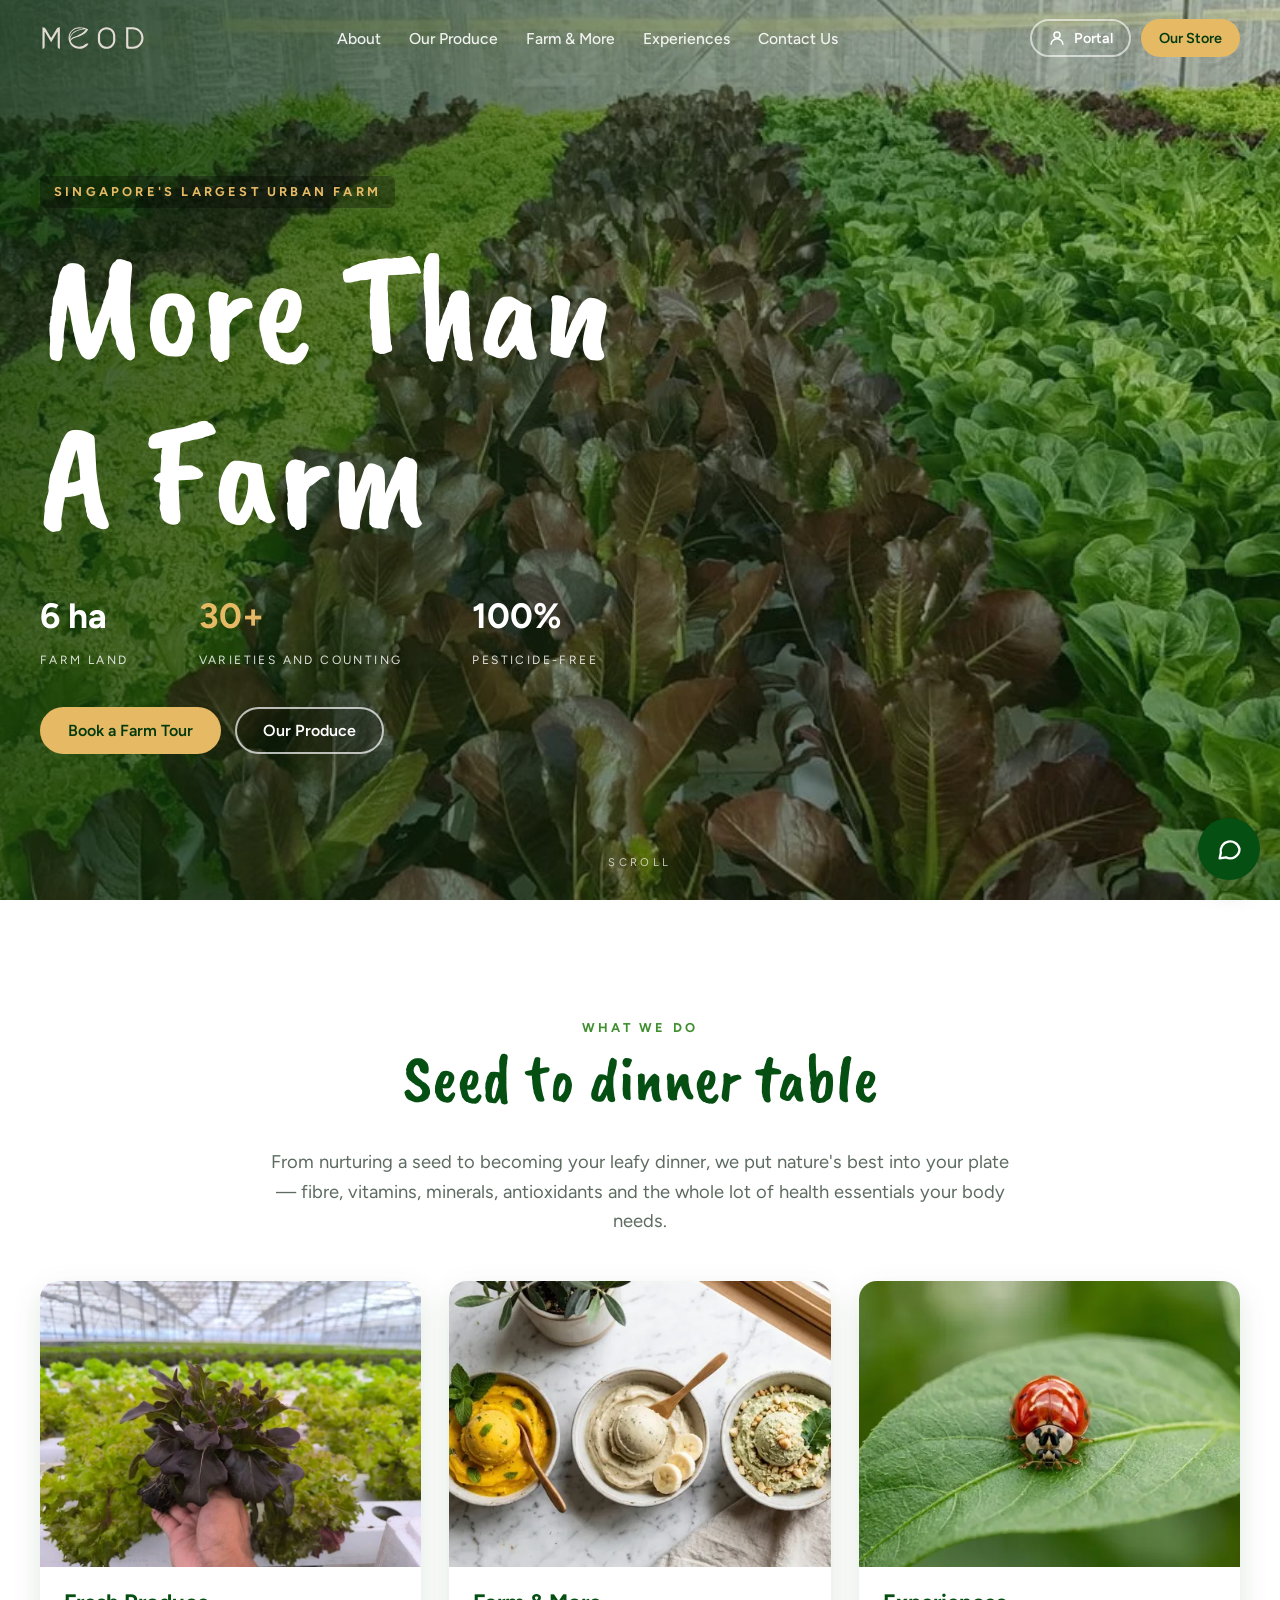
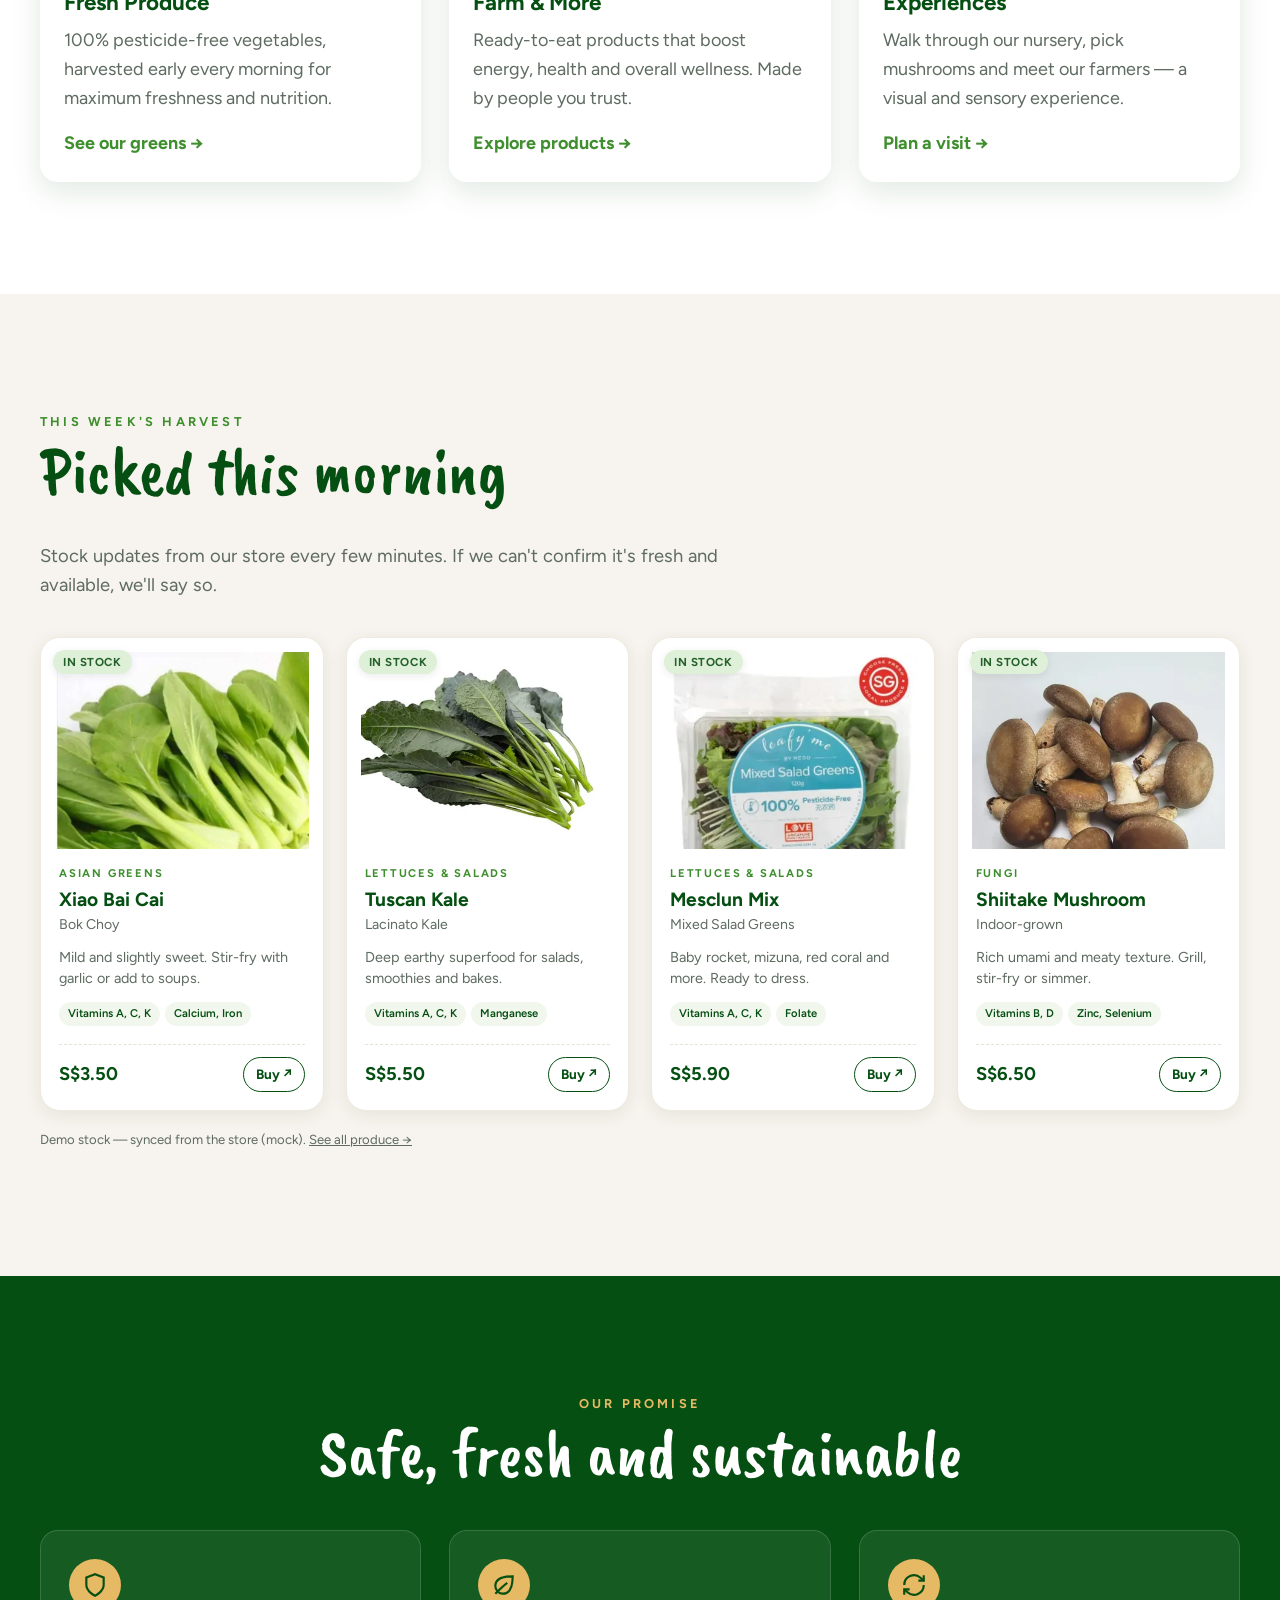
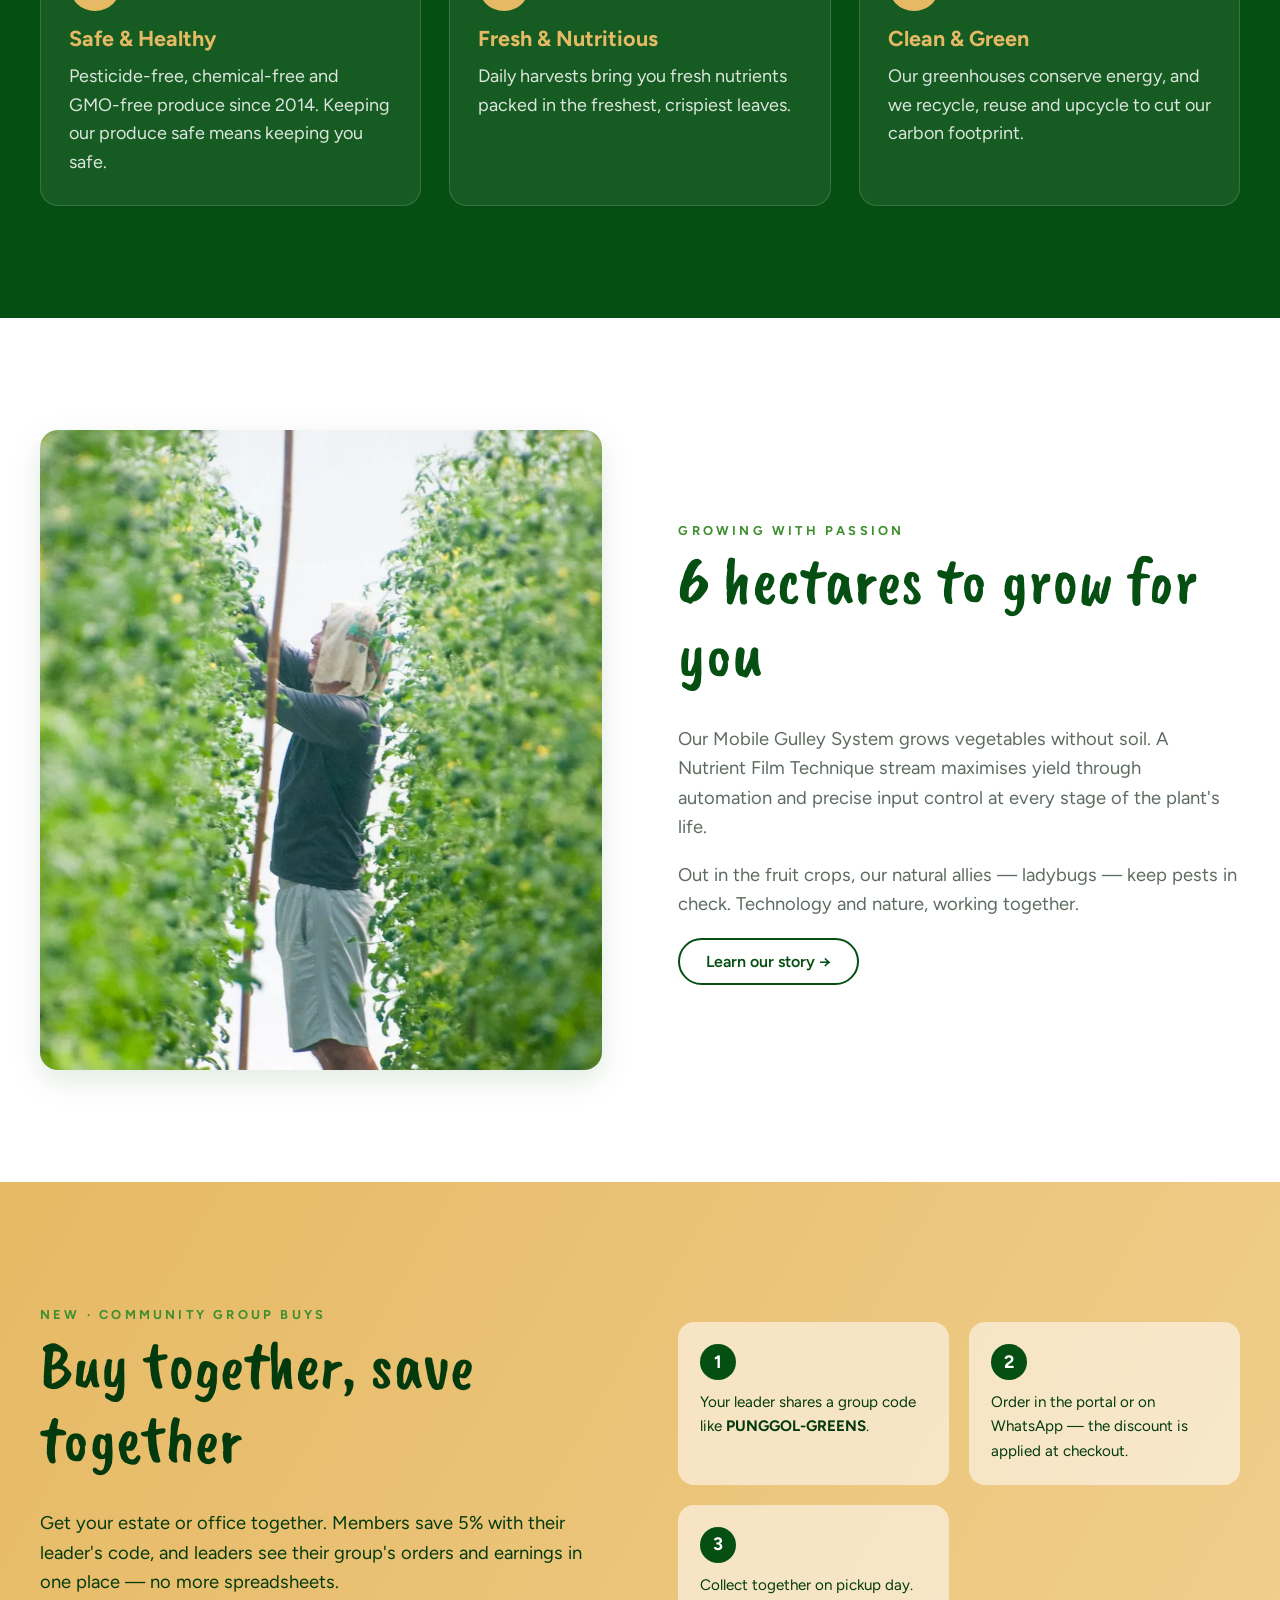
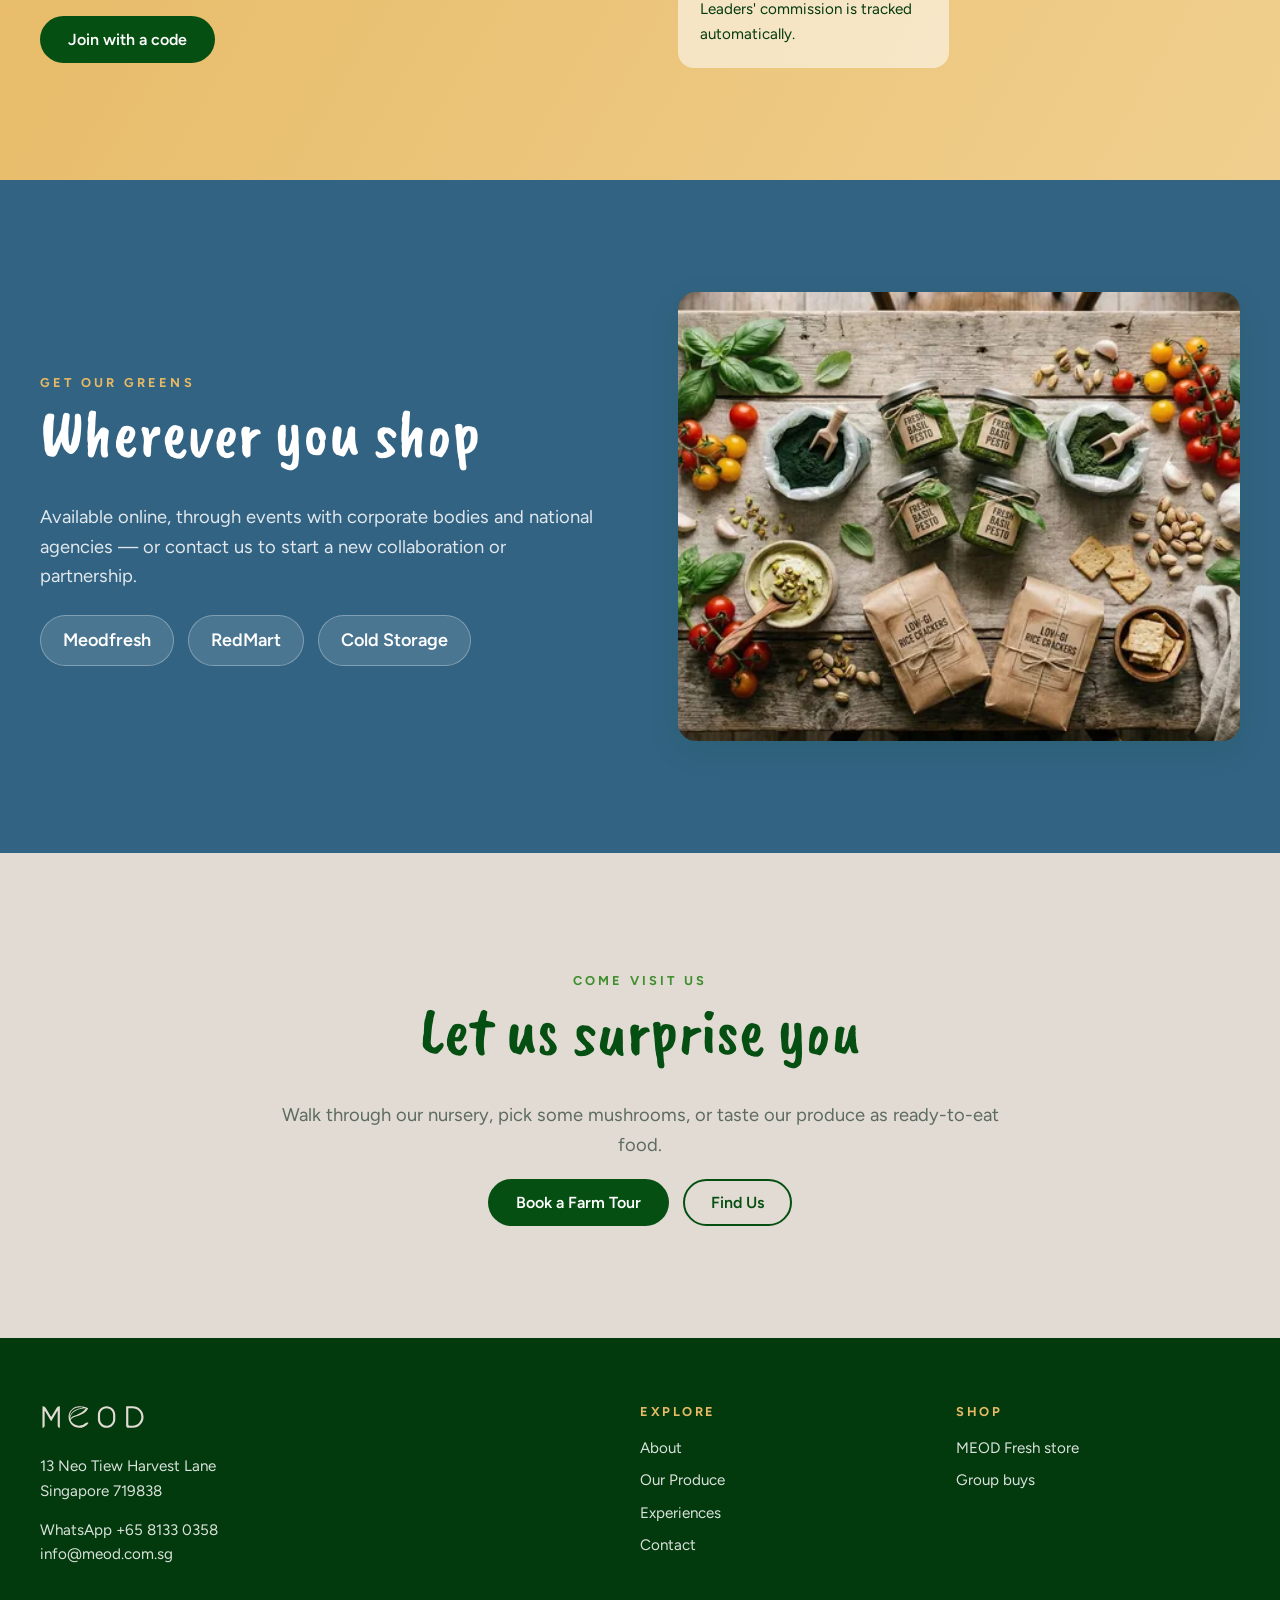
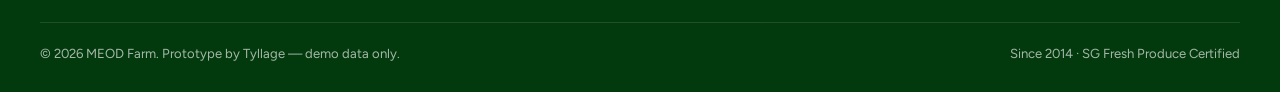
==== commit 289d176c: "Remove group leader sign-in button from home group-buy band" ====
--- a/index.html
+++ b/index.html
@@ -153,8 +153,7 @@
             <h2 class="section-title" style="color:var(--forest-dark)">Buy together, save together</h2>
             <p class="lead" style="color:var(--forest-dark)">Get your estate or office together. Members save 5% with their leader's code, and leaders see their group's orders and earnings in one place — no more spreadsheets.</p>
             <div class="hero-ctas">
-              <a class="btn btn-forest" href="portal.html?role=leader">Group leader sign in</a>
-              <a class="btn btn-outline" href="portal.html?role=customer">Join with a code</a>
+              <a class="btn btn-forest" href="portal.html?role=customer">Join with a code</a>
             </div>
           </div>
           <div class="steps reveal">
--- a/css/style.css
+++ b/css/style.css
@@ -275,7 +275,7 @@
   position: fixed; right: 20px; bottom: 94px; z-index: 60;
   width: min(380px, calc(100vw - 32px)); height: min(540px, calc(100vh - 130px));
   background: var(--white); border-radius: 20px; box-shadow: 0 20px 50px rgba(0,0,0,.25);
-  display: none; flex-direction: column; overflow: hidden;
+  display: none; flex-direction: column; overflow: hidden; padding: 0;
 }
 .assist-panel.open { display: flex; }
 .assist-head { background: var(--forest); color: var(--white); padding: 16px 18px; display: flex; justify-content: space-between; align-items: center; }
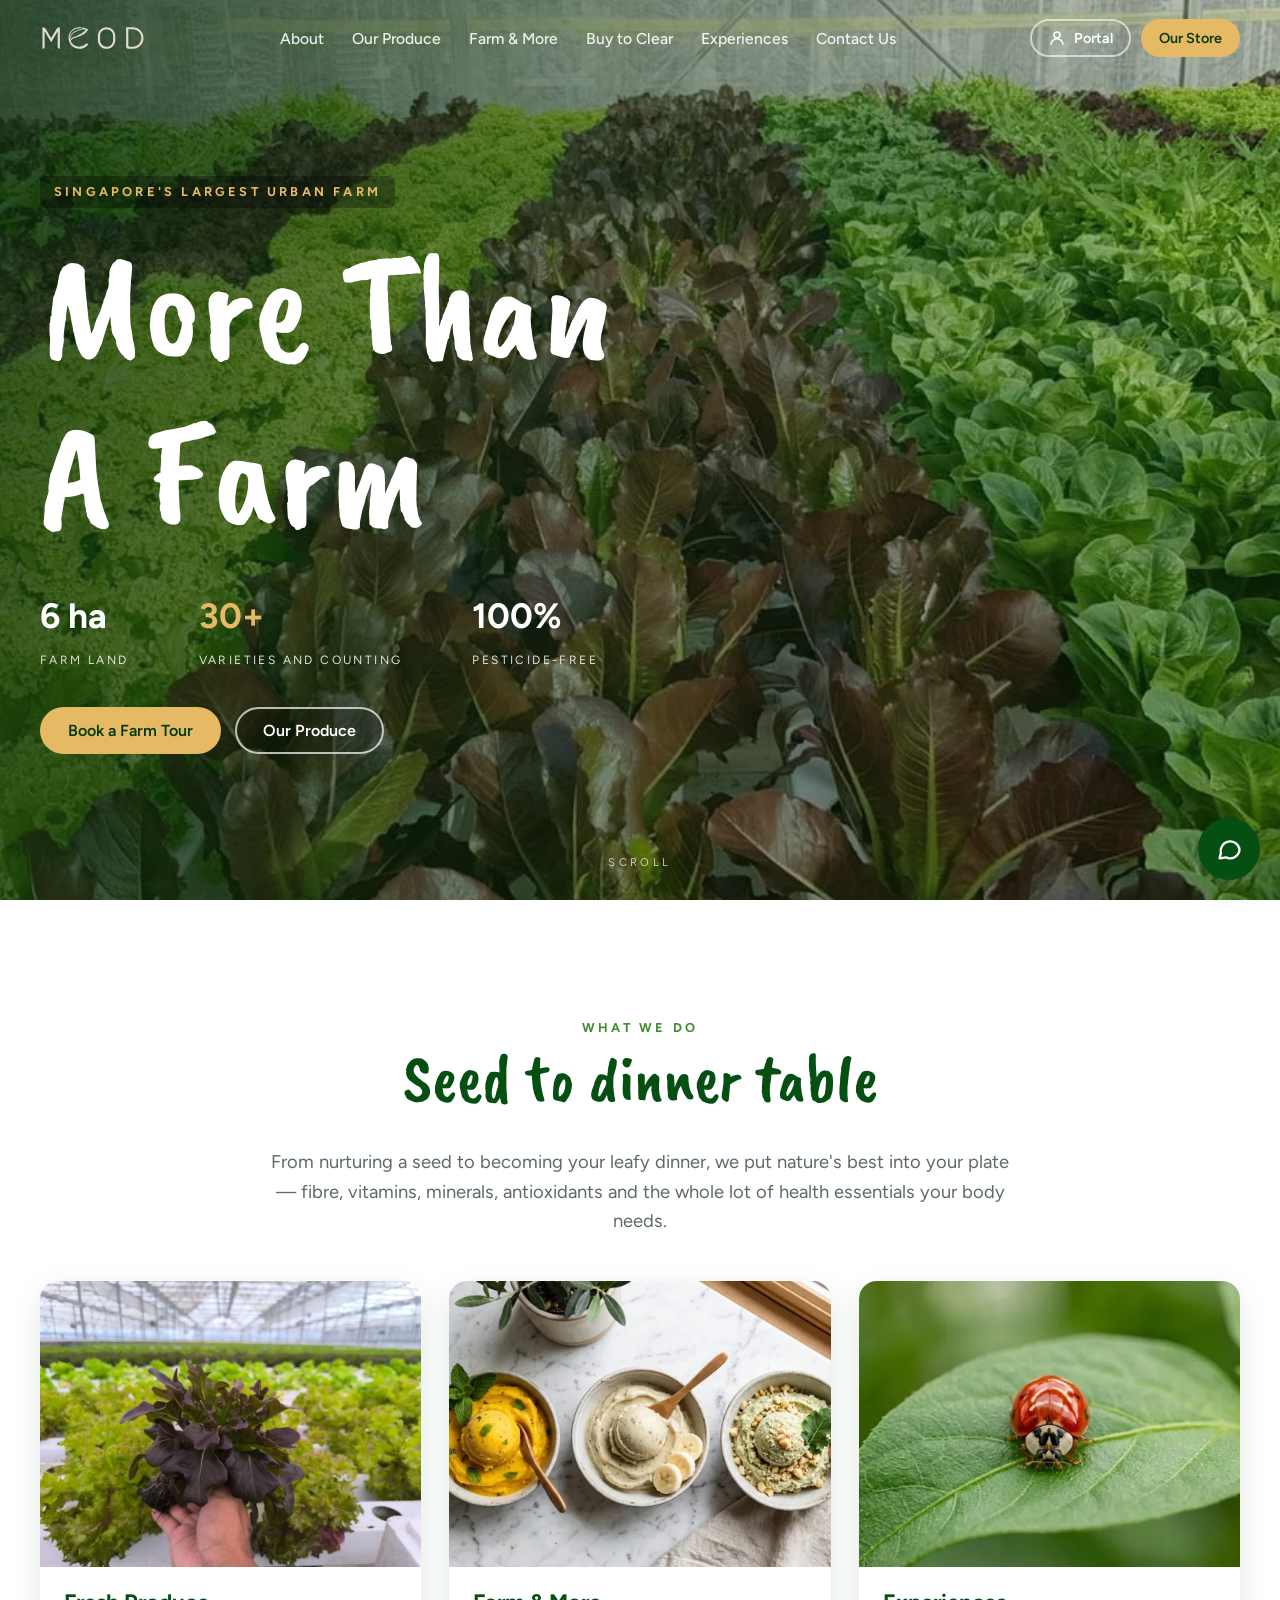
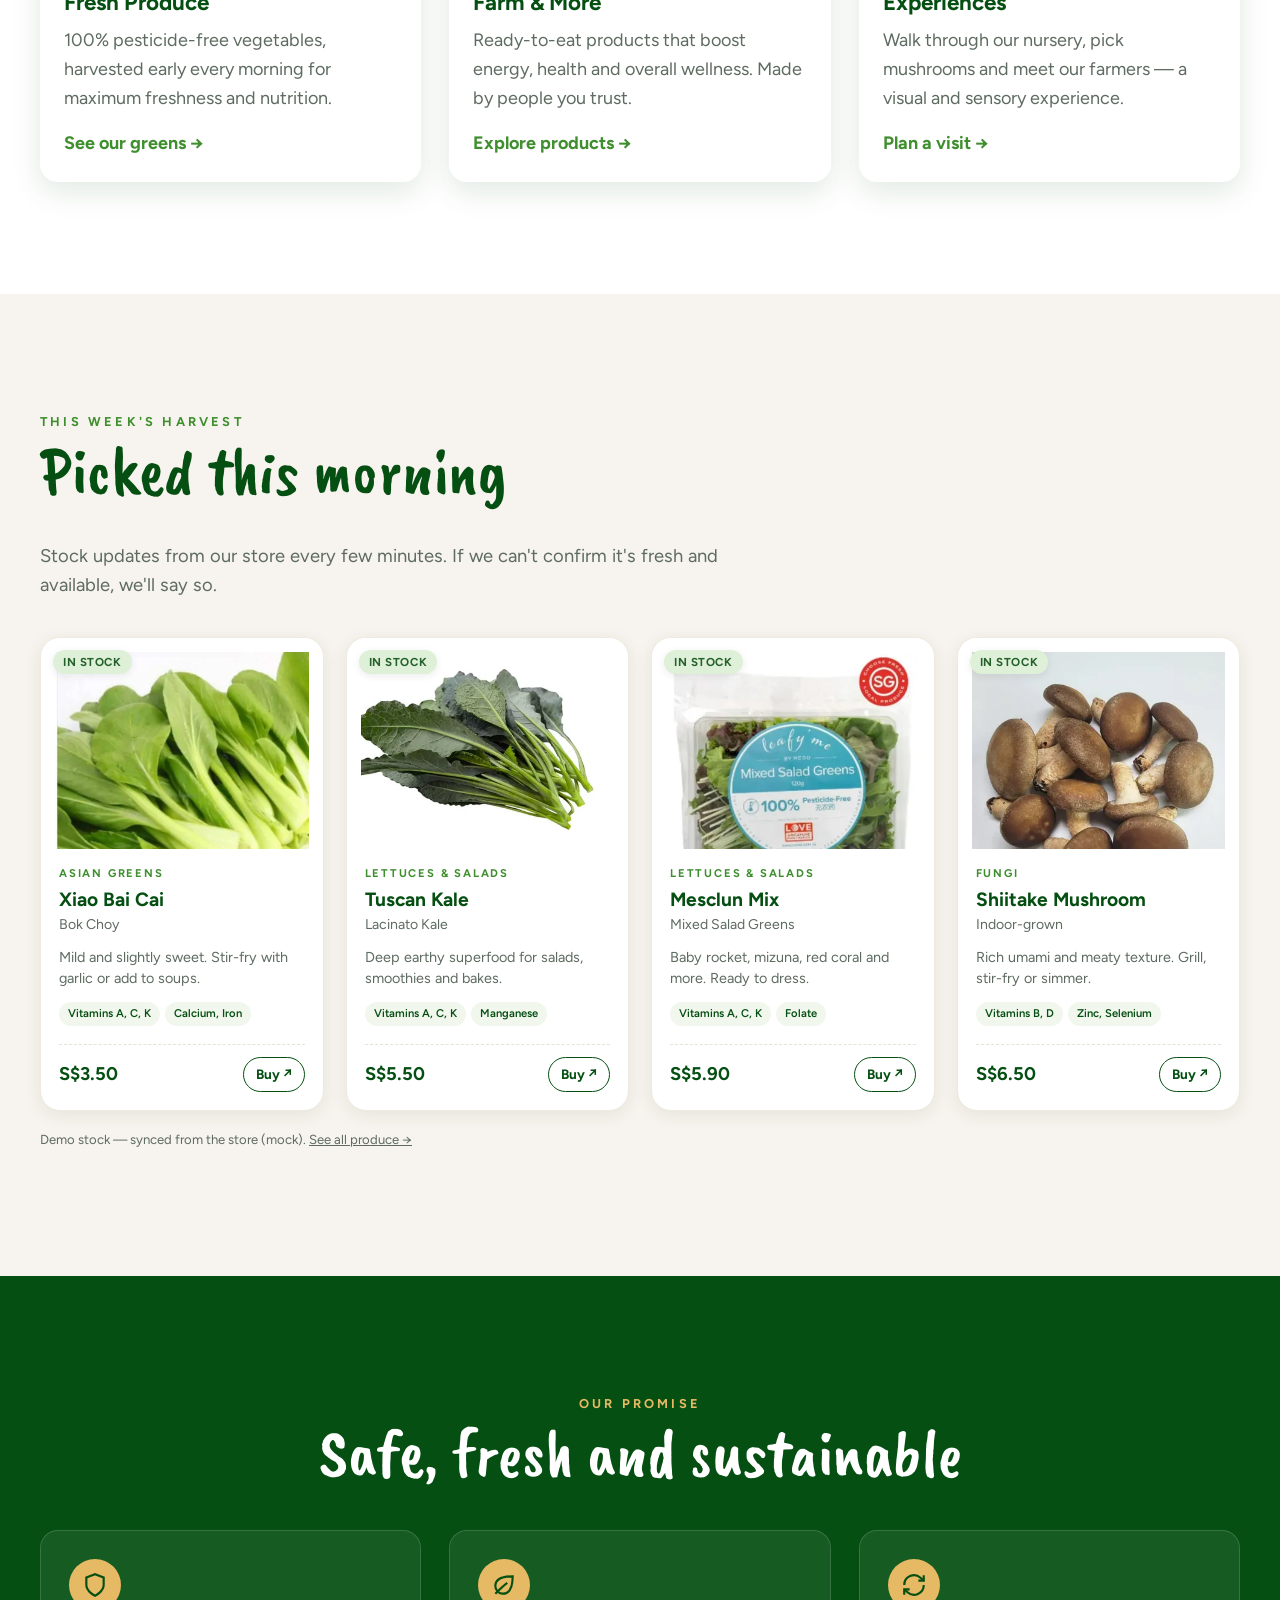
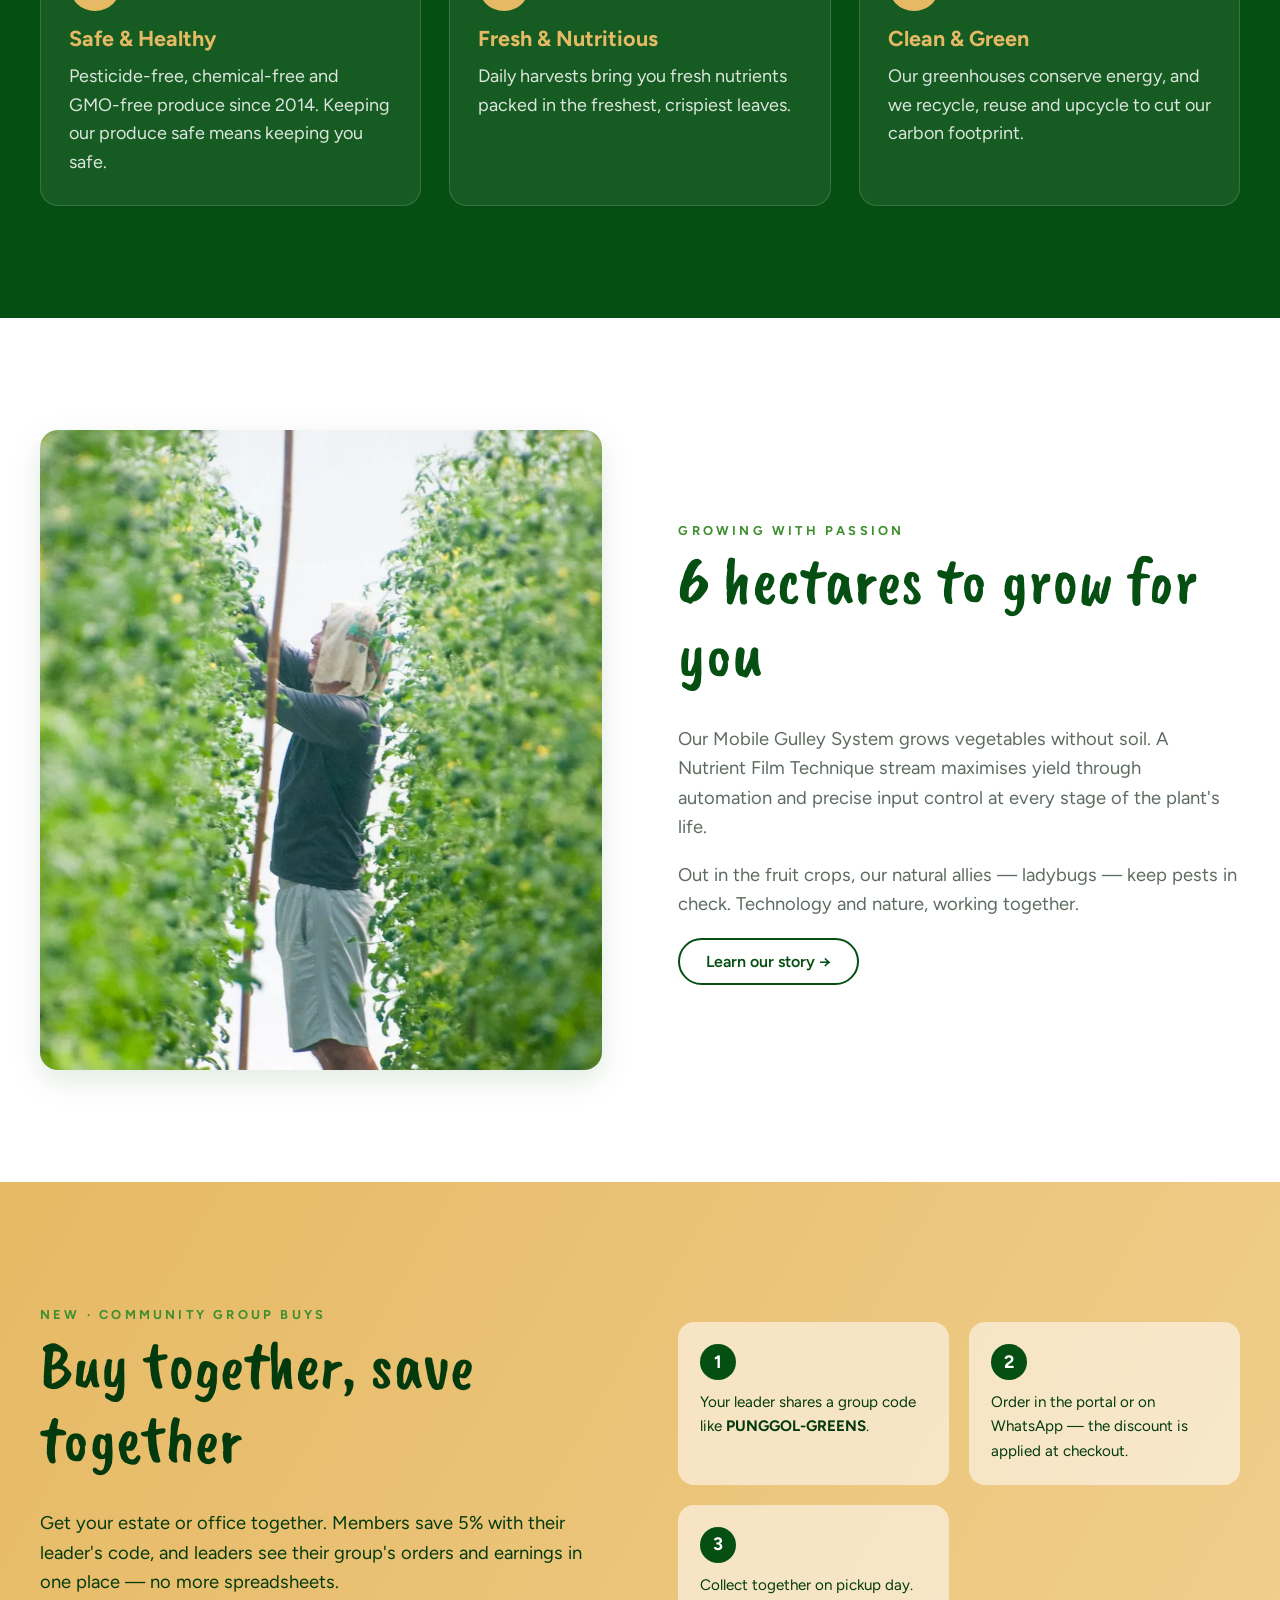
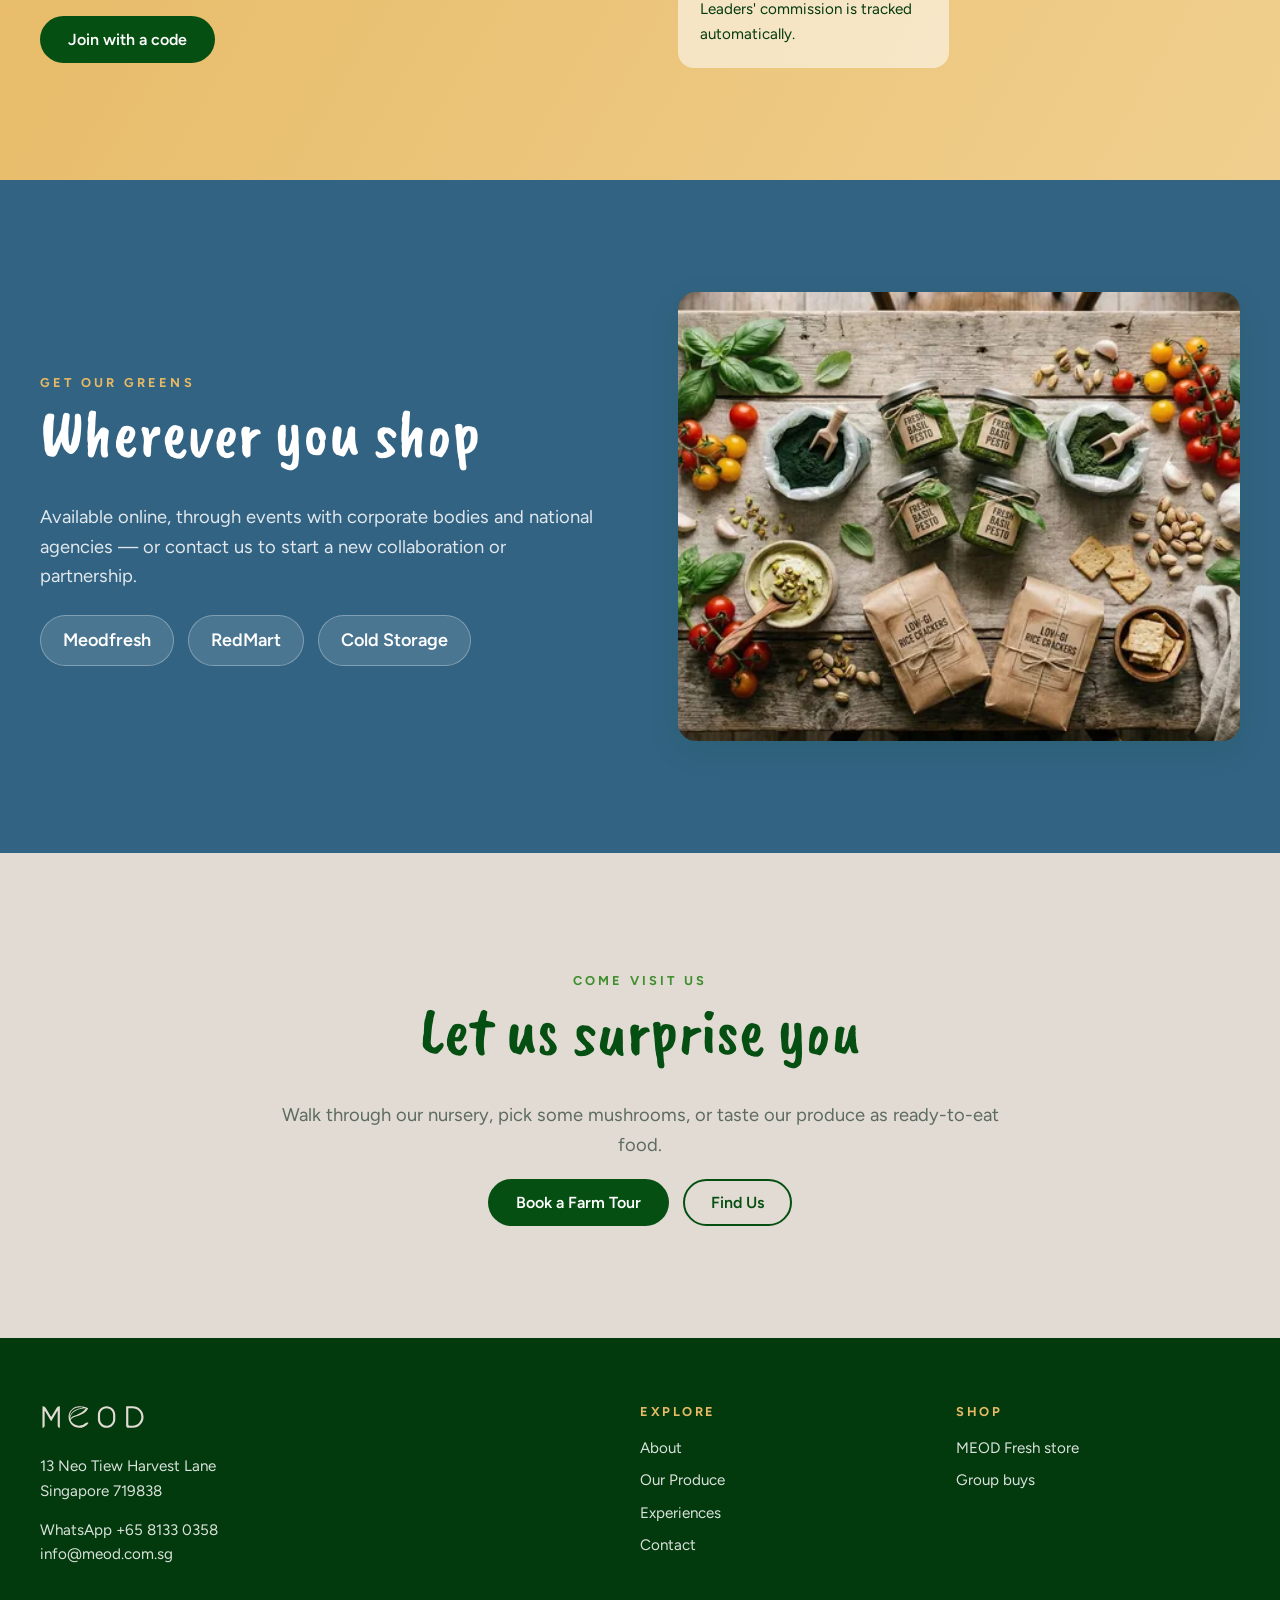
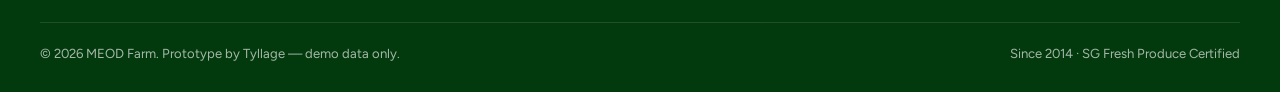
==== commit 5001f6aa: "Add Buy to Clear page and Surprise Harvest Bag" ====
--- a/index.html
+++ b/index.html
@@ -22,6 +22,7 @@
         <li><a href="about.html">About</a></li>
         <li><a href="produce.html">Our Produce</a></li>
         <li><a href="produce.html#farm-more">Farm &amp; More</a></li>
+        <li><a href="clearance.html">Buy to Clear</a></li>
         <li><a href="experiences.html">Experiences</a></li>
         <li><a href="contact.html">Contact Us</a></li>
         <li class="mobile-only"><a href="https://meodfresh.com/" target="_blank" rel="noopener">Our Store ↗</a></li>
--- a/css/style.css
+++ b/css/style.css
@@ -287,6 +287,9 @@
 .msg.bot { background: var(--white); align-self: flex-start; border-bottom-left-radius: 4px; }
 .msg.user { background: var(--forest); color: var(--white); align-self: flex-end; border-bottom-right-radius: 4px; }
 .msg.handover { background: #fff1d6; border: 1px solid var(--gold); }
+.msg-link { display: block; margin-top: 6px; color: var(--leaf); font-weight: 700; text-decoration: none; }
+.msg-link:hover { text-decoration: underline; }
+.msg.user .msg-link { color: var(--gold); }
 .assist-suggest { display: flex; gap: 6px; flex-wrap: wrap; padding: 8px 12px 0; background: var(--white); }
 .assist-suggest button { border: 1px solid #cfd8cf; background: var(--white); border-radius: 999px; padding: 5px 12px; font: 500 .8rem var(--font-body); cursor: pointer; }
 .assist-suggest button:hover { border-color: var(--forest); color: var(--forest); }
@@ -305,6 +308,9 @@
   .assist-panel { right: 8px; left: 8px; width: auto; bottom: 86px; height: min(560px, calc(100svh - 110px)); }
   .assist-fab { right: 14px; bottom: 14px; width: 56px; height: 56px; }
   .footer-bottom { flex-direction: column; }
+  /* Reserve room below the main content so the floating chat/scroll-to-top buttons
+     never sit over the last section's text or buttons while scrolling. */
+  #main { padding-bottom: 92px; }
 }
 @media (min-width: 1600px) {
   :root { --max: 1360px; }
@@ -575,7 +581,8 @@
 @media (max-width: 1024px) {
   .fm-bento { grid-template-columns: repeat(2, 1fr); grid-template-rows: none; grid-auto-rows: auto; }
   .fm-tile { height: 260px; }
-  .fm-feature { grid-column: 1 / -1; grid-row: auto; height: auto; aspect-ratio: 16 / 10; min-height: 440px; }
+  /* Height scales with width; no aspect-ratio + min-height combo, which forced the tile wider than the screen. */
+  .fm-feature { grid-column: 1 / -1; grid-row: auto; aspect-ratio: auto; min-height: 0; height: clamp(420px, 62vw, 560px); }
   .fm-overlay p { max-height: none; opacity: 1; }
 }
 @media (max-width: 640px) {
@@ -596,3 +603,78 @@
 }
 @media (max-width: 360px) { .fm-bento { grid-template-columns: 1fr; } }
 @media (prefers-reduced-motion: reduce) { .fm-tile > img:first-child, .fm-overlay p { transition: none; } }
+
+/* Bigger tap area for the in-stock toggle (the label is the target) */
+.toggle { min-height: 40px; padding: 4px 6px; border-radius: 10px; }
+.toggle input { width: 20px; height: 20px; }
+
+/* ---------- Buy to Clear ---------- */
+/* Shared with the portal: dashboard.html loads this file too, so these classes are
+   written once here instead of duplicated in portal.css. */
+.price-was { text-decoration: line-through; color: var(--muted); font-weight: 500; font-size: .95rem; }
+.price-now { color: var(--danger); font-weight: 700; }
+.discount-badge { background: #eaf4e5; color: #23602a; font-weight: 700; font-size: .76rem; padding: 2px 9px; border-radius: 999px; white-space: nowrap; }
+/* No text-transform: the reason labels (Surplus / Short-dated / Cosmetic) already come
+   correctly cased from js/data.js, and capitalize would turn "Short-dated" into "Short-Dated". */
+.reason-pill { display: inline-block; font-size: .72rem; font-weight: 700; padding: 3px 9px; border-radius: 999px; background: #fff1d6; color: #8a5a00; white-space: nowrap; }
+.clearance-note { color: var(--muted); font-size: .92rem; margin: 10px 0 28px; }
+/* With 5 seeded listings, .harvest-row's auto-fill (230px min) only fits 4 columns at
+   ~1200px, orphaning the 5th card onto its own row — force 5 up from 1200px. */
+@media (min-width: 1200px) { .clearance-cards-grid { grid-template-columns: repeat(5, minmax(0, 1fr)); } }
+/* Keep clearance photos consistent (same background/fit/padding) even for Farm & More items,
+   which normally get a full-bleed "cover" treatment in the regular catalogue. */
+.clearance-tile .tile-media.cover img { object-fit: contain; padding: 14px; }
+.clearance-meta { display: flex; flex-wrap: wrap; gap: 6px; margin: 2px 0; }
+.mini-chip { display: inline-block; font-size: .74rem; font-weight: 600; padding: 3px 10px; border-radius: 999px; background: #f3f1ec; color: var(--muted); white-space: nowrap; }
+.qty-cell { display: inline-grid; justify-items: end; gap: 4px; }
+.clearance-foot { display: flex; flex-direction: column; gap: 10px; margin-top: auto; padding-top: 12px; border-top: 1px dashed #e8e1d6; }
+.clearance-foot .price-row { display: flex; align-items: center; gap: 8px; flex-wrap: wrap; }
+.clearance-buy { display: flex; width: 100%; justify-content: center; white-space: nowrap; }
+
+/* ---- Surprise Harvest Bag card (public + portal) ---- */
+.bag-promo { background: var(--white); border-radius: var(--radius); box-shadow: var(--shadow); padding: 28px clamp(20px, 4vw, 36px); margin: 28px 0 44px; display: grid; grid-template-columns: 200px 1fr; gap: 24px; }
+.bag-photo { border-radius: 14px; overflow: hidden; background: var(--cream); aspect-ratio: 1 / 1; }
+.bag-photo img { width: 100%; height: 100%; object-fit: cover; display: block; }
+.bag-info { display: grid; gap: 14px; min-width: 0; align-content: start; }
+.bag-promo h3 { font-family: var(--font-script); font-weight: 400; font-size: clamp(2rem, 3.6vw, 2.6rem); color: var(--forest); margin: 2px 0 2px; }
+
+.size-boxes { display: flex; gap: 10px; }
+.size-box {
+  position: relative; flex: 1 1 0; min-width: 0; border: 1.5px solid #e8e1d6; border-radius: 12px;
+  padding: 10px 12px 10px 32px; background: var(--white); cursor: pointer; text-align: left;
+  font: inherit; color: inherit; display: block;
+}
+.size-box strong { display: block; color: var(--forest); font-size: .96rem; }
+.size-box .size-save { display: block; color: #23602a; font-weight: 700; font-size: .78rem; margin-top: 3px; }
+.size-box .size-worth { display: block; color: var(--muted); font-size: .78rem; margin-top: 1px; }
+.size-box .tick { position: absolute; top: 12px; left: 10px; width: 16px; height: 16px; border-radius: 50%; border: 2px solid #d6cfc3; background: var(--white); }
+.size-box.active { border-color: var(--leaf); background: #f6faf2; }
+.size-box.active .tick { border-color: var(--leaf); background: var(--leaf); }
+
+.likely-inside-label { font-size: .76rem; letter-spacing: .1em; text-transform: uppercase; font-weight: 700; color: var(--leaf); margin: 0; }
+.likely-inside { list-style: none; margin: 6px 0 0; padding: 0; display: flex; flex-wrap: wrap; gap: 8px; }
+.likely-inside li { font-size: .82rem; font-weight: 600; padding: 4px 12px; border-radius: 999px; background: #eaf4e5; color: var(--forest); }
+
+.bag-exclude { display: flex; align-items: center; gap: 10px; flex-wrap: wrap; font-weight: 600; font-size: .92rem; }
+.bag-exclude select { width: auto; padding: 8px 12px; }
+
+.bag-cutoff { display: flex; align-items: center; gap: 12px; background: #fff6e2; border: 1.5px solid var(--gold); border-radius: 12px; padding: 12px 16px; }
+.bag-cutoff strong { display: block; color: var(--forest-dark); font-size: .92rem; }
+.bag-cutoff small { display: block; color: var(--muted); font-size: .8rem; margin-top: 2px; }
+.bag-cutoff .icon-circle { flex: none; width: 38px; height: 38px; margin: 0; }
+.bag-cutoff .icon-circle svg { width: 18px; height: 18px; }
+
+.bag-promo .btn { justify-self: start; }
+
+@media (max-width: 860px) {
+  .bag-promo { grid-template-columns: 1fr; }
+  .bag-photo { aspect-ratio: 16 / 7; }
+}
+@media (max-width: 640px) {
+  .bag-promo { padding: 20px 16px; gap: 14px; }
+  .size-box { padding: 9px 10px 9px 28px; }
+  .size-box .tick { top: 10px; left: 9px; }
+  .bag-promo .btn { width: 100%; justify-content: center; }
+}
+
+.fm-bento > * { min-width: 0; }
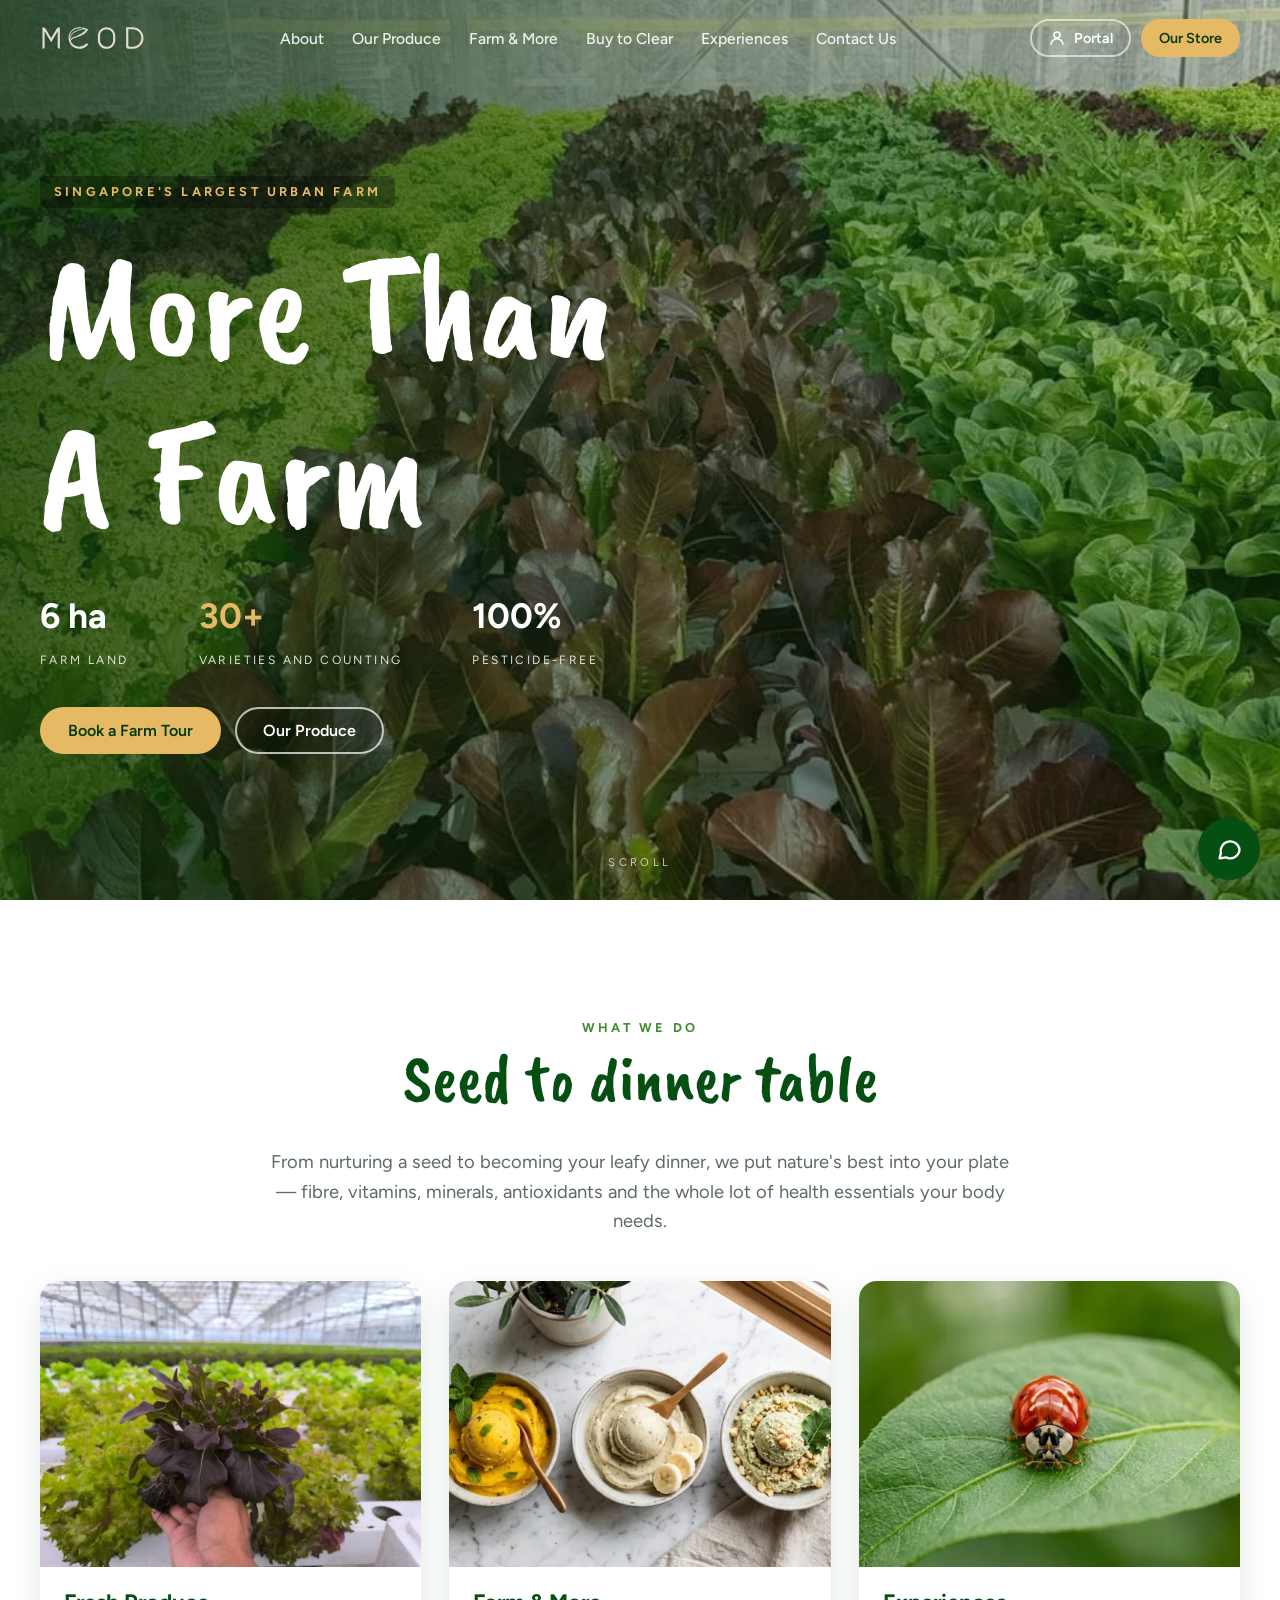
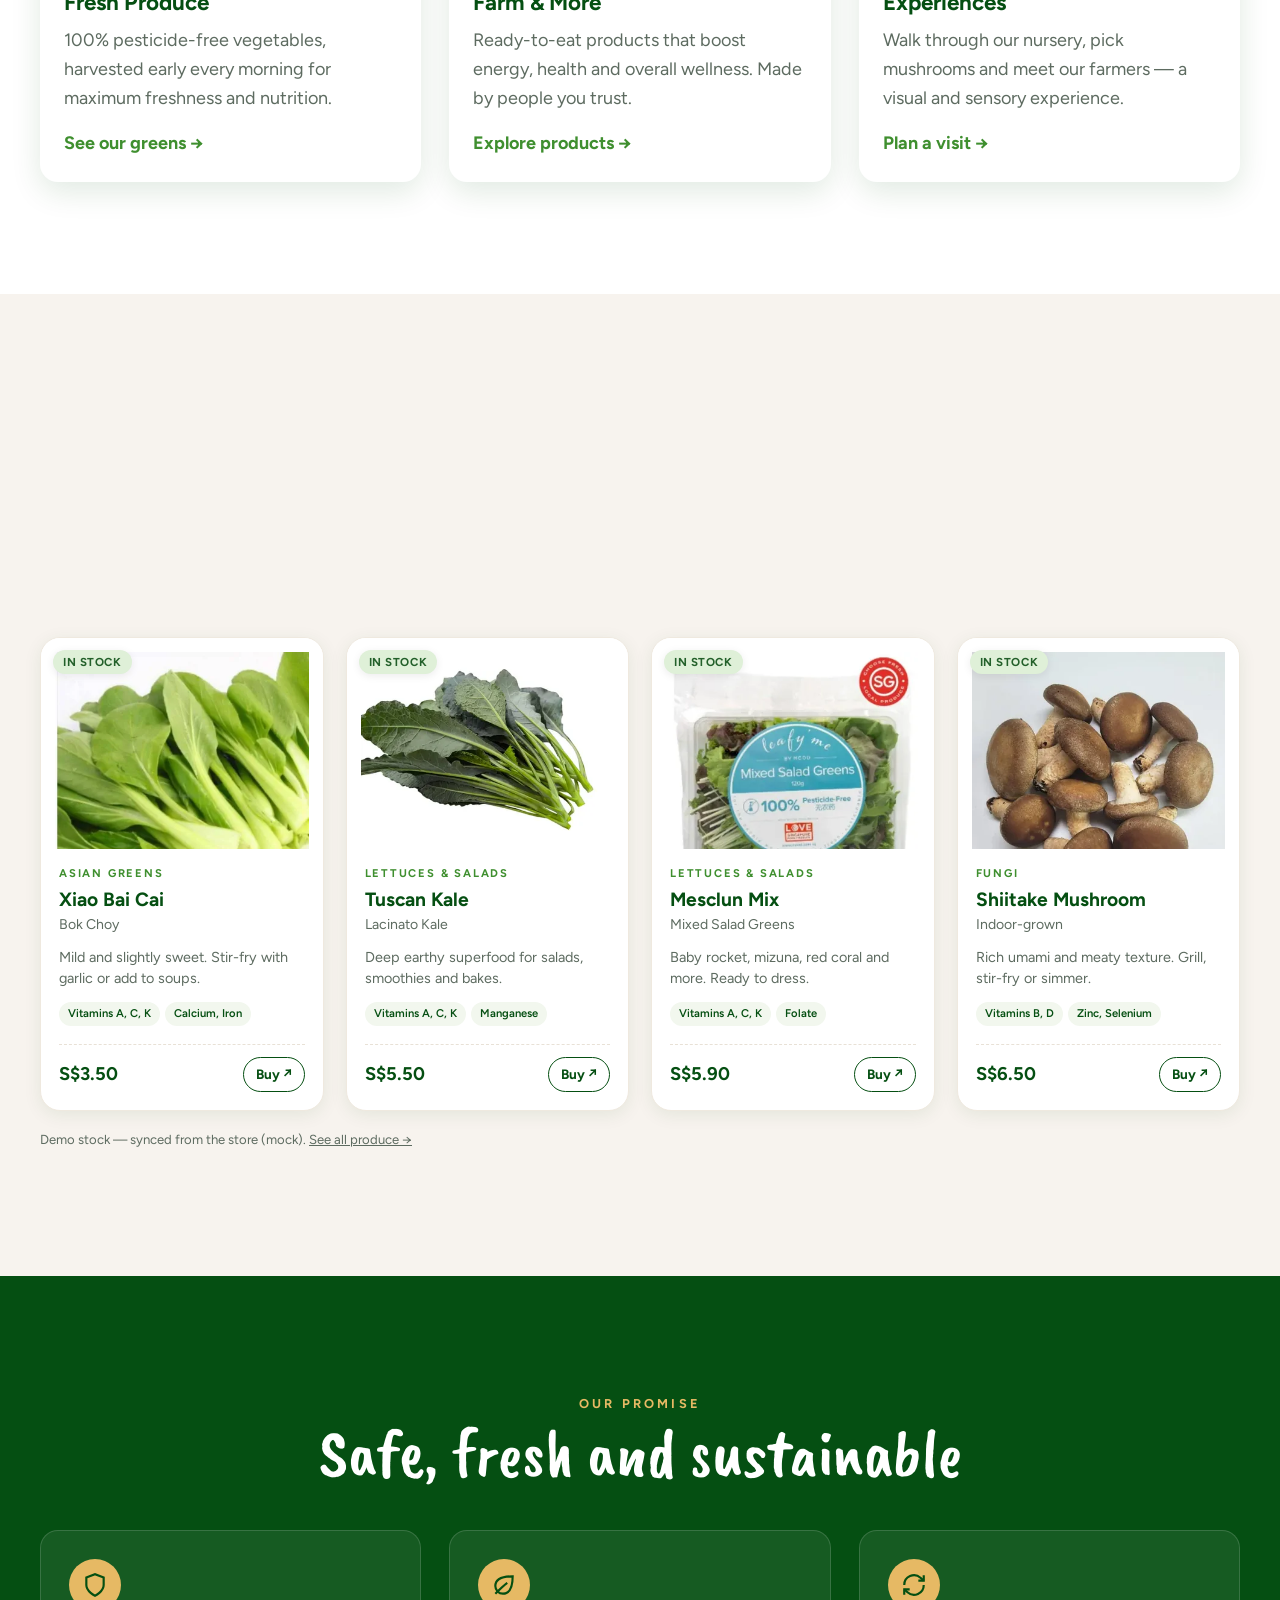
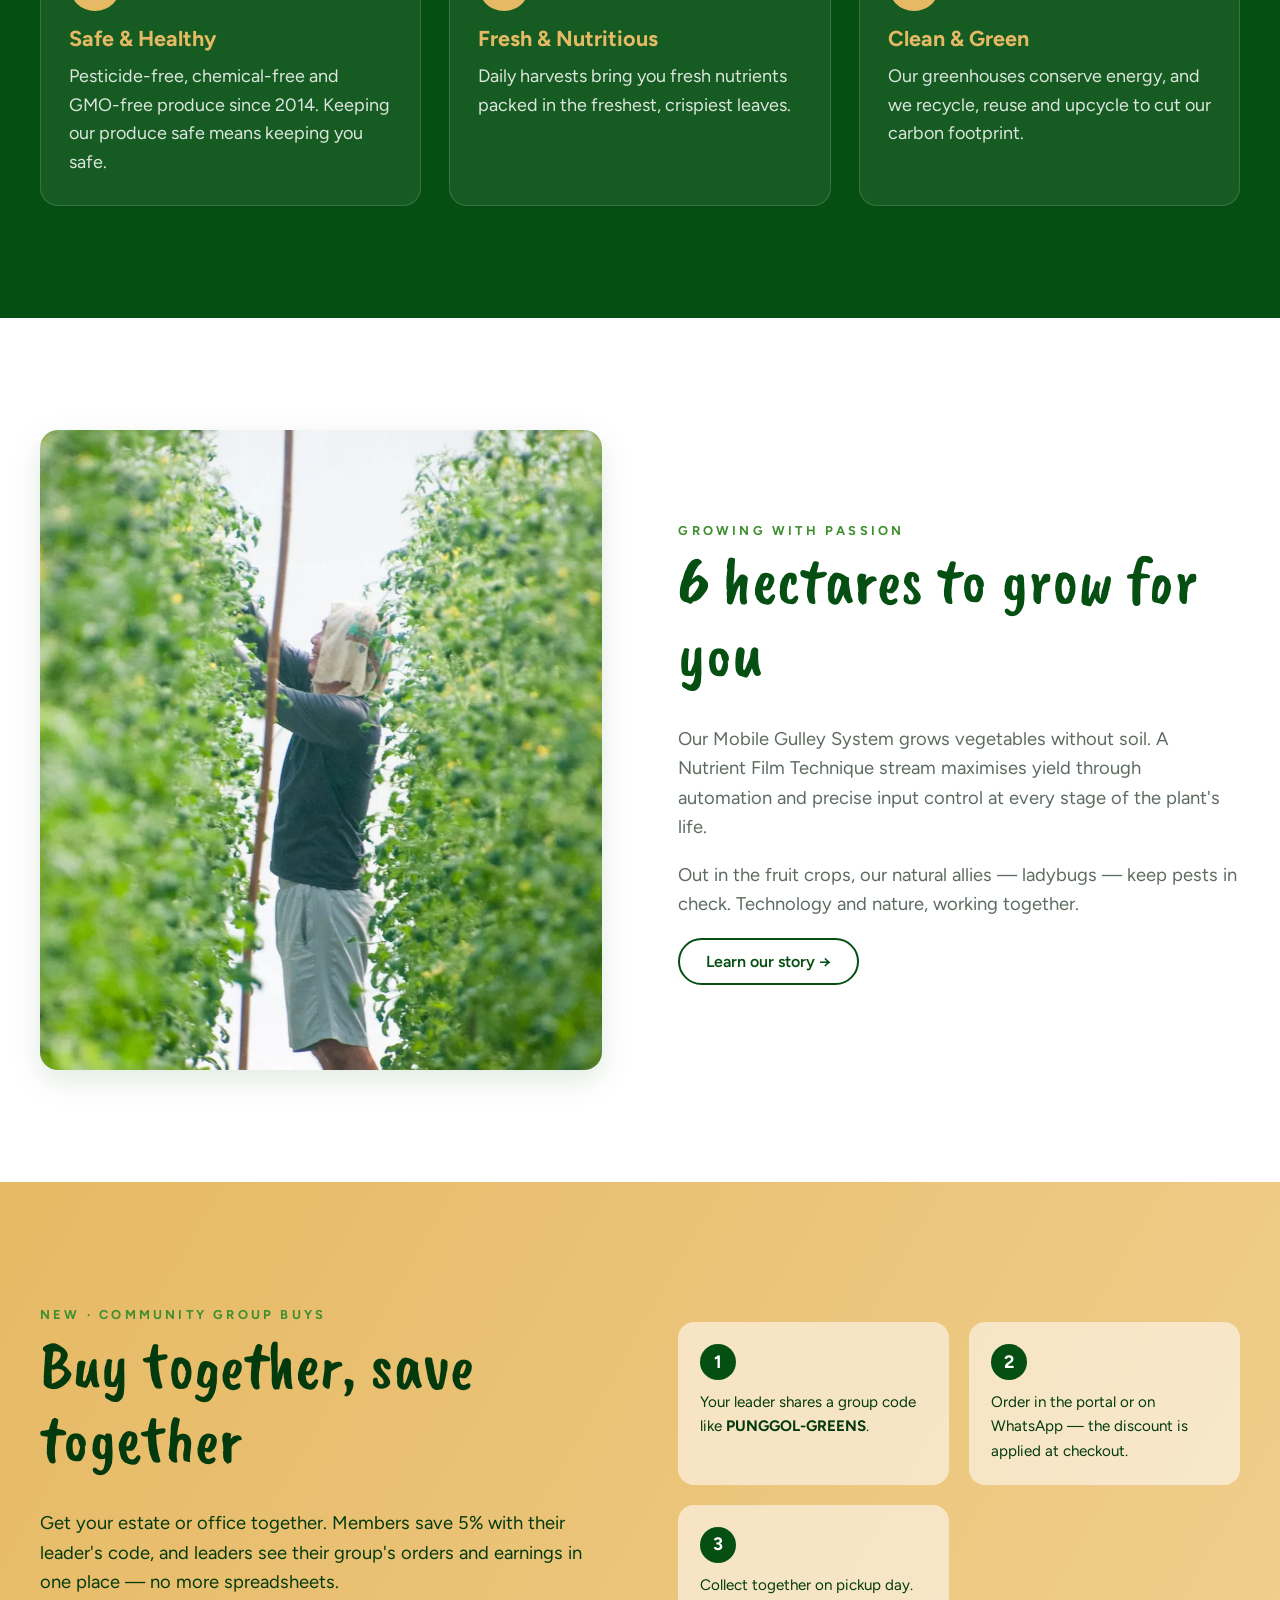
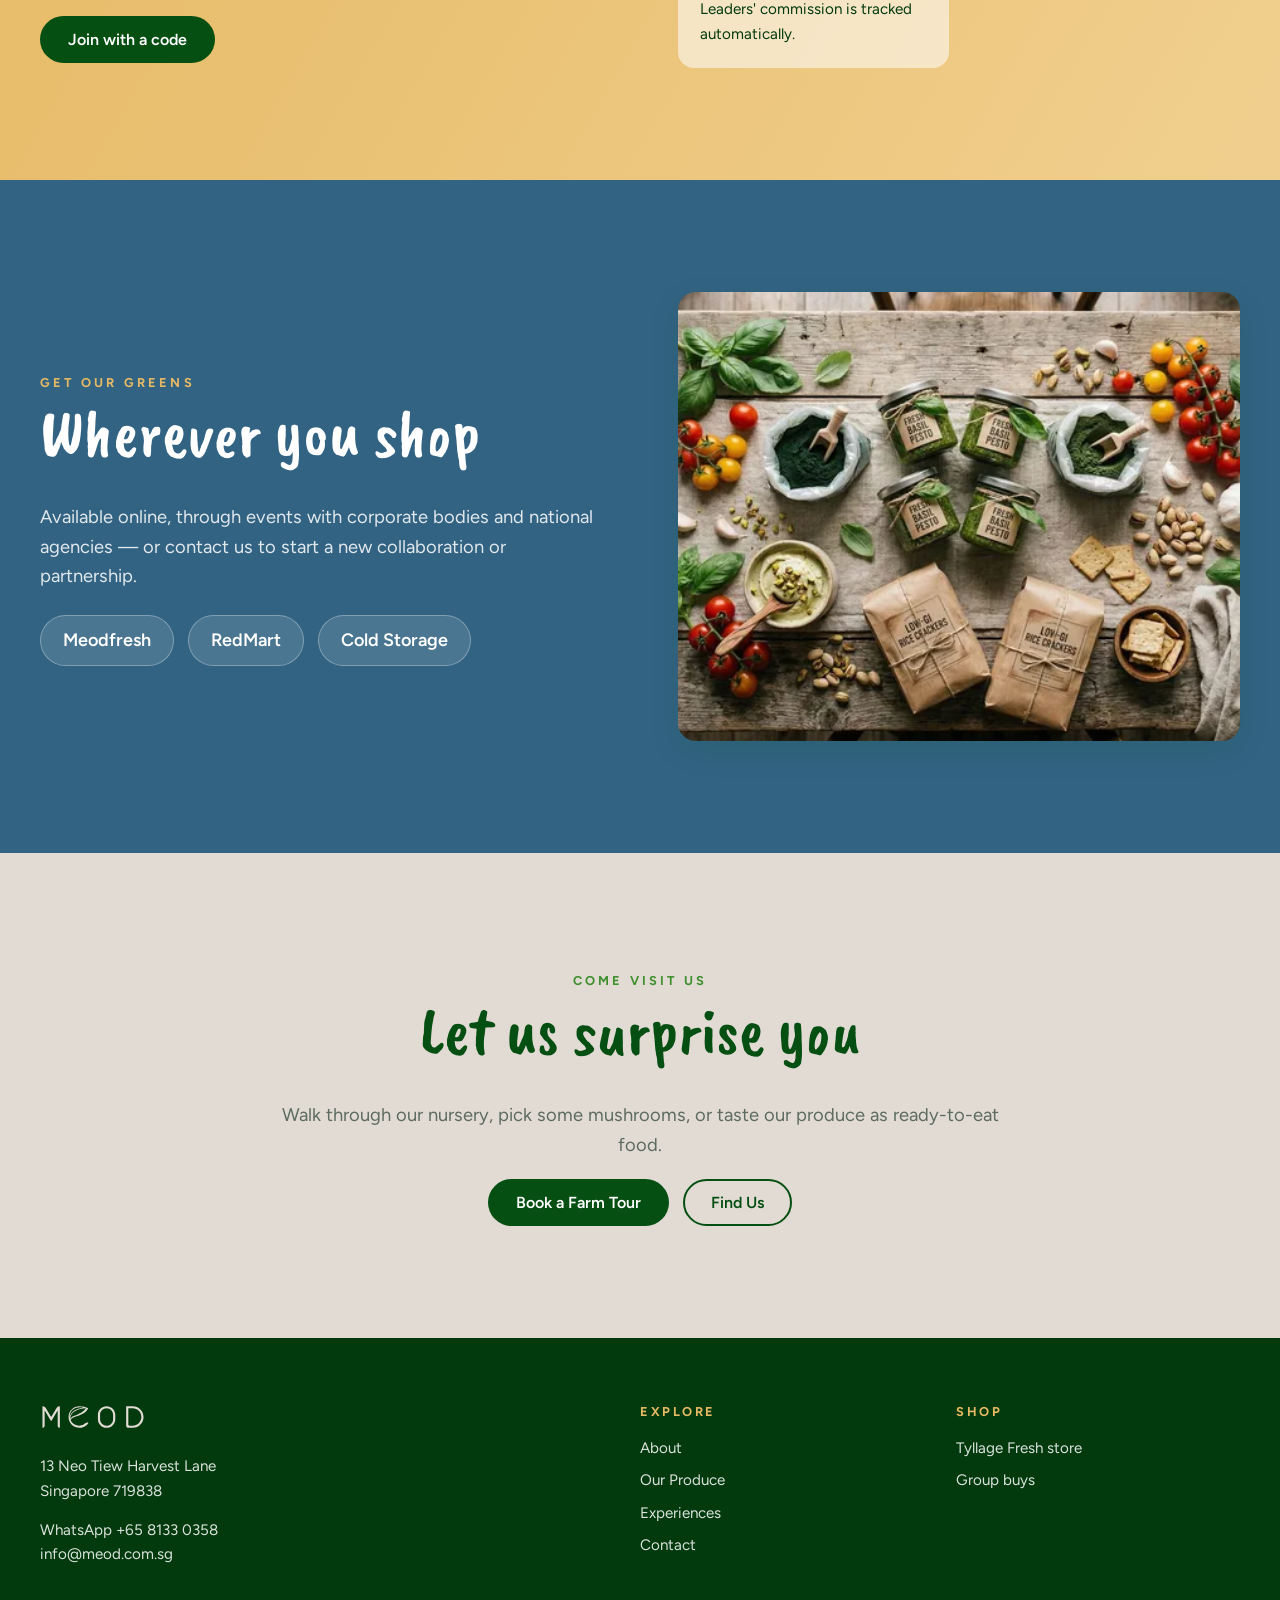
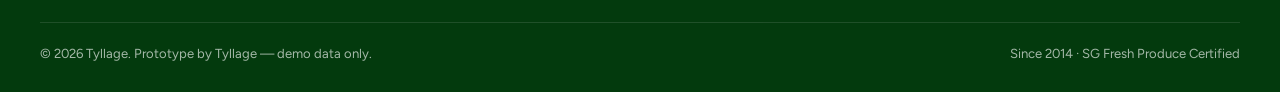
==== commit 770d5c4c: "Rename MEOD wording and demo emails to Tyllage" ====
--- a/index.html
+++ b/index.html
@@ -3,8 +3,8 @@
 <head>
   <meta charset="utf-8">
   <meta name="viewport" content="width=device-width, initial-scale=1">
-  <title>MEOD Farm — Singapore's Largest Urban Farm | Pesticide-Free Vegetables</title>
-  <meta name="description" content="MEOD Farm grows 100% pesticide-free vegetables on 6 hectares in Kranji, Singapore. Fresh produce, farm products, farm tours and group buys.">
+  <title>Tyllage — Singapore's Largest Urban Farm | Pesticide-Free Vegetables</title>
+  <meta name="description" content="Tyllage grows 100% pesticide-free vegetables on 6 hectares in Kranji, Singapore. Fresh produce, farm products, farm tours and group buys.">
   <link rel="preconnect" href="https://fonts.googleapis.com">
   <link rel="preconnect" href="https://fonts.gstatic.com" crossorigin>
   <link href="https://fonts.googleapis.com/css2?family=Caveat+Brush&family=Figtree:wght@300;400;500;600;700&display=swap" rel="stylesheet">
@@ -17,7 +17,7 @@
 
   <header class="site-header">
     <nav class="container nav" aria-label="Main">
-      <a class="logo" href="index.html"><img src="assets/meod-light.svg" alt="MEOD Farm home" width="106" height="30"></a>
+      <a class="logo" href="index.html"><img src="assets/meod-light.svg" alt="Tyllage home" width="106" height="30"></a>
       <ul class="nav-links" id="nav-links">
         <li><a href="about.html">About</a></li>
         <li><a href="produce.html">Our Produce</a></li>
@@ -178,7 +178,7 @@
             <span class="partner">Cold Storage</span>
           </div>
         </div>
-        <img class="rounded-img reveal" src="assets/img/farm-flatlay.webp" srcset="assets/img/farm-flatlay-640.webp 640w, assets/img/farm-flatlay.webp 1200w" sizes="(max-width: 860px) 100vw, 560px" alt="MEOD farm products laid out with fresh greens" width="1200" height="669" loading="lazy">
+        <img class="rounded-img reveal" src="assets/img/farm-flatlay.webp" srcset="assets/img/farm-flatlay-640.webp 640w, assets/img/farm-flatlay.webp 1200w" sizes="(max-width: 860px) 100vw, 560px" alt="Tyllage farm products laid out with fresh greens" width="1200" height="669" loading="lazy">
       </div>
     </section>
 
@@ -199,7 +199,7 @@
     <div class="container">
       <div class="footer-grid">
         <div>
-          <a class="logo" href="index.html"><img src="assets/meod-light.svg" alt="MEOD Farm" width="106" height="30" loading="lazy"></a>
+          <a class="logo" href="index.html"><img src="assets/meod-light.svg" alt="Tyllage" width="106" height="30" loading="lazy"></a>
           <p>13 Neo Tiew Harvest Lane<br>Singapore 719838</p>
           <p>WhatsApp +65 8133 0358<br><a href="mailto:info@meod.com.sg">info@meod.com.sg</a></p>
         </div>
@@ -215,13 +215,13 @@
         <div>
           <h4>Shop</h4>
           <ul>
-            <li><a href="https://meodfresh.com/" target="_blank" rel="noopener">MEOD Fresh store</a></li>
+            <li><a href="https://meodfresh.com/" target="_blank" rel="noopener">Tyllage Fresh store</a></li>
             <li><a href="index.html#group-buy">Group buys</a></li>
           </ul>
         </div>
       </div>
       <div class="footer-bottom">
-        <span>© <span data-year></span> MEOD Farm. Prototype by Tyllage — demo data only.</span>
+        <span>© <span data-year></span> Tyllage. Prototype by Tyllage — demo data only.</span>
         <span>Since 2014 · SG Fresh Produce Certified</span>
       </div>
     </div>
--- a/css/style.css
+++ b/css/style.css
@@ -1,4 +1,4 @@
-/* MEOD Farm x Tyllage — public site styles
+/* Tyllage — public site styles
    Palette sampled from meod.com.sg: forest, gold, berry, stony. */
 :root {
   --forest: #054f12;
@@ -263,7 +263,7 @@
   html { scroll-behavior: auto; }
 }
 
-/* Ask MEOD assistant widget */
+/* Ask Tyllage assistant widget */
 .assist-fab {
   position: fixed; right: 20px; bottom: 20px; z-index: 60;
   width: 62px; height: 62px; border-radius: 50%; border: 0; cursor: pointer;
@@ -316,7 +316,7 @@
   :root { --max: 1360px; }
 }
 
-/* Scroll-to-top: centred above the Ask MEOD button */
+/* Scroll-to-top: centred above the Ask Tyllage button */
 .to-top {
   position: fixed; z-index: 59; right: 27px; bottom: 96px;
   width: 48px; height: 48px; border-radius: 50%; cursor: pointer;
@@ -678,3 +678,70 @@
 }
 
 .fm-bento > * { min-width: 0; }
+
+/* ---- Experiences: group learning-journey packages + farm-shop steps ---- */
+.group-packages { display: grid; grid-template-columns: repeat(3, 1fr); gap: 22px; margin-top: 40px; }
+.group-pkg { background: var(--white); border-radius: var(--radius); padding: 26px; box-shadow: var(--shadow); display: flex; flex-direction: column; gap: 10px; }
+.group-pkg h3 { margin: 0; color: var(--forest); font-size: 1.25rem; }
+.group-pkg ul { margin: 0; padding-left: 18px; display: grid; gap: 6px; color: var(--ink); font-size: .95rem; }
+.pkg-kicker { font-size: .75rem; font-weight: 700; letter-spacing: .14em; text-transform: uppercase; color: var(--leaf); }
+.pkg-fund { margin: auto 0 0; padding: 10px 12px; border-radius: 10px; background: #fff6e2; color: #6b4a00; font-size: .88rem; font-weight: 600; }
+.farm-shop-steps { margin-top: 36px; background: var(--white); border-radius: var(--radius); padding: clamp(20px, 3vw, 32px); box-shadow: var(--shadow); }
+.farm-shop-steps h3 { margin: 0 0 16px; color: var(--forest); }
+.farm-shop-steps ol { list-style: none; counter-reset: step; margin: 0 0 14px; padding: 0; display: grid; grid-template-columns: repeat(3, 1fr); gap: 18px; }
+.farm-shop-steps li { counter-increment: step; display: grid; gap: 4px; }
+.farm-shop-steps li::before { content: counter(step); display: grid; place-items: center; width: 34px; height: 34px; border-radius: 50%; background: var(--forest); color: var(--white); font-weight: 700; margin-bottom: 6px; }
+.farm-shop-steps strong { color: var(--forest); }
+.farm-shop-steps span { color: var(--muted); font-size: .92rem; }
+@media (max-width: 860px) {
+  .group-packages, .farm-shop-steps ol { grid-template-columns: 1fr; }
+}
+
+/* ---- Visitor farm shop (visit.html) ---- */
+.visit-shop { padding: calc(76px + clamp(24px, 4vw, 48px)) 0 clamp(48px, 7vw, 80px); background: var(--cream); min-height: 70vh; }
+.vs-head { margin-bottom: 24px; }
+.vs-head .section-title { margin: 4px 0 6px; line-height: 1.05; }
+.vs-chips { list-style: none; padding: 0; margin: 14px 0 0; display: flex; flex-wrap: wrap; gap: 8px; }
+.vs-chips li { background: var(--white); border: 1px solid #e6dfd3; border-radius: 999px; padding: 6px 12px; font-size: .88rem; }
+.vs-chips code { font-weight: 700; color: var(--forest); }
+.vs-layout { display: grid; grid-template-columns: minmax(0, 1fr) 360px; gap: 24px; align-items: start; }
+.vs-grid { display: grid; grid-template-columns: repeat(auto-fill, minmax(170px, 1fr)); gap: 14px; }
+.vs-item { background: var(--white); border: 1.5px solid #eee8de; border-radius: 14px; overflow: hidden; display: flex; flex-direction: column; }
+.vs-item.in-cart { border-color: var(--leaf); box-shadow: 0 0 0 3px rgba(63,143,47,.15); }
+.vs-thumb { aspect-ratio: 4 / 3; display: grid; place-items: center; background: #f6f2e8; }
+.vs-thumb img { width: 100%; height: 100%; object-fit: cover; }
+.vs-thumb.cover img { object-fit: contain; padding: 10px; }
+.vs-thumb.art svg { width: 46%; height: 46%; fill: none; stroke: var(--forest); stroke-width: 2.2; stroke-linecap: round; stroke-linejoin: round; }
+.vs-item-body { padding: 10px 12px 12px; display: grid; gap: 2px; flex: 1; }
+.vs-item-body strong { color: var(--forest); }
+.vs-item-body small { color: var(--muted); font-size: .8rem; }
+.vs-item-foot { display: flex; justify-content: space-between; align-items: center; gap: 8px; margin-top: 8px; }
+.vs-price { font-weight: 700; }
+.vs-qty { display: inline-flex; align-items: center; gap: 8px; }
+.vs-qty button { width: 32px; height: 32px; border-radius: 50%; border: 1.5px solid var(--forest); background: var(--white); color: var(--forest); font-weight: 700; cursor: pointer; }
+.vs-qty button:disabled { opacity: .4; cursor: not-allowed; }
+.vs-summary { position: sticky; top: 90px; background: var(--white); border-radius: var(--radius); padding: 22px; box-shadow: var(--shadow); display: grid; gap: 12px; }
+.vs-summary h2 { margin: 0; color: var(--forest); font-size: 1.2rem; }
+.vs-lines { list-style: none; margin: 0; padding: 0; display: grid; gap: 6px; font-size: .92rem; }
+.vs-lines li, .vs-totals > div { display: flex; justify-content: space-between; gap: 10px; }
+.vs-totals { display: grid; gap: 4px; border-top: 1px solid #eee8de; padding-top: 10px; font-size: .92rem; }
+.vs-saving { color: var(--leaf); font-weight: 600; }
+.vs-total { font-weight: 700; font-size: 1.05rem; }
+.vs-fund { margin: 6px 0 0; padding: 8px 10px; border-radius: 8px; background: #fff6e2; color: #6b4a00; font-size: .85rem; font-weight: 600; }
+.vs-fieldset { border: 0; padding: 0; margin: 0; display: grid; gap: 8px; }
+.vs-fieldset legend { font-weight: 600; font-size: .9rem; margin-bottom: 6px; }
+.vs-radio { display: flex; gap: 10px; align-items: flex-start; border: 1.5px solid #cfd8cf; border-radius: 10px; padding: 10px 12px; cursor: pointer; font-weight: 500; }
+.vs-radio:has(input:checked) { border-color: var(--forest); background: #eaf4e5; }
+.vs-radio input, .vs-consent input { width: auto; margin-top: 3px; accent-color: var(--forest); }
+.vs-radio span { display: grid; }
+.vs-radio small { color: var(--muted); font-weight: 400; }
+.vs-consent { display: flex; gap: 10px; align-items: flex-start; font-weight: 400; font-size: .88rem; }
+.vs-submit { width: 100%; justify-content: center; }
+.vs-submit:disabled { opacity: .55; cursor: not-allowed; transform: none; }
+.vs-code-form, .vs-done { max-width: 560px; }
+.vs-done h2 { margin: 0; color: var(--forest); }
+@media (max-width: 900px) {
+  .vs-layout { grid-template-columns: 1fr; }
+  .vs-summary { position: static; }
+}
+@media (max-width: 420px) { .vs-grid { grid-template-columns: 1fr 1fr; gap: 10px; } }
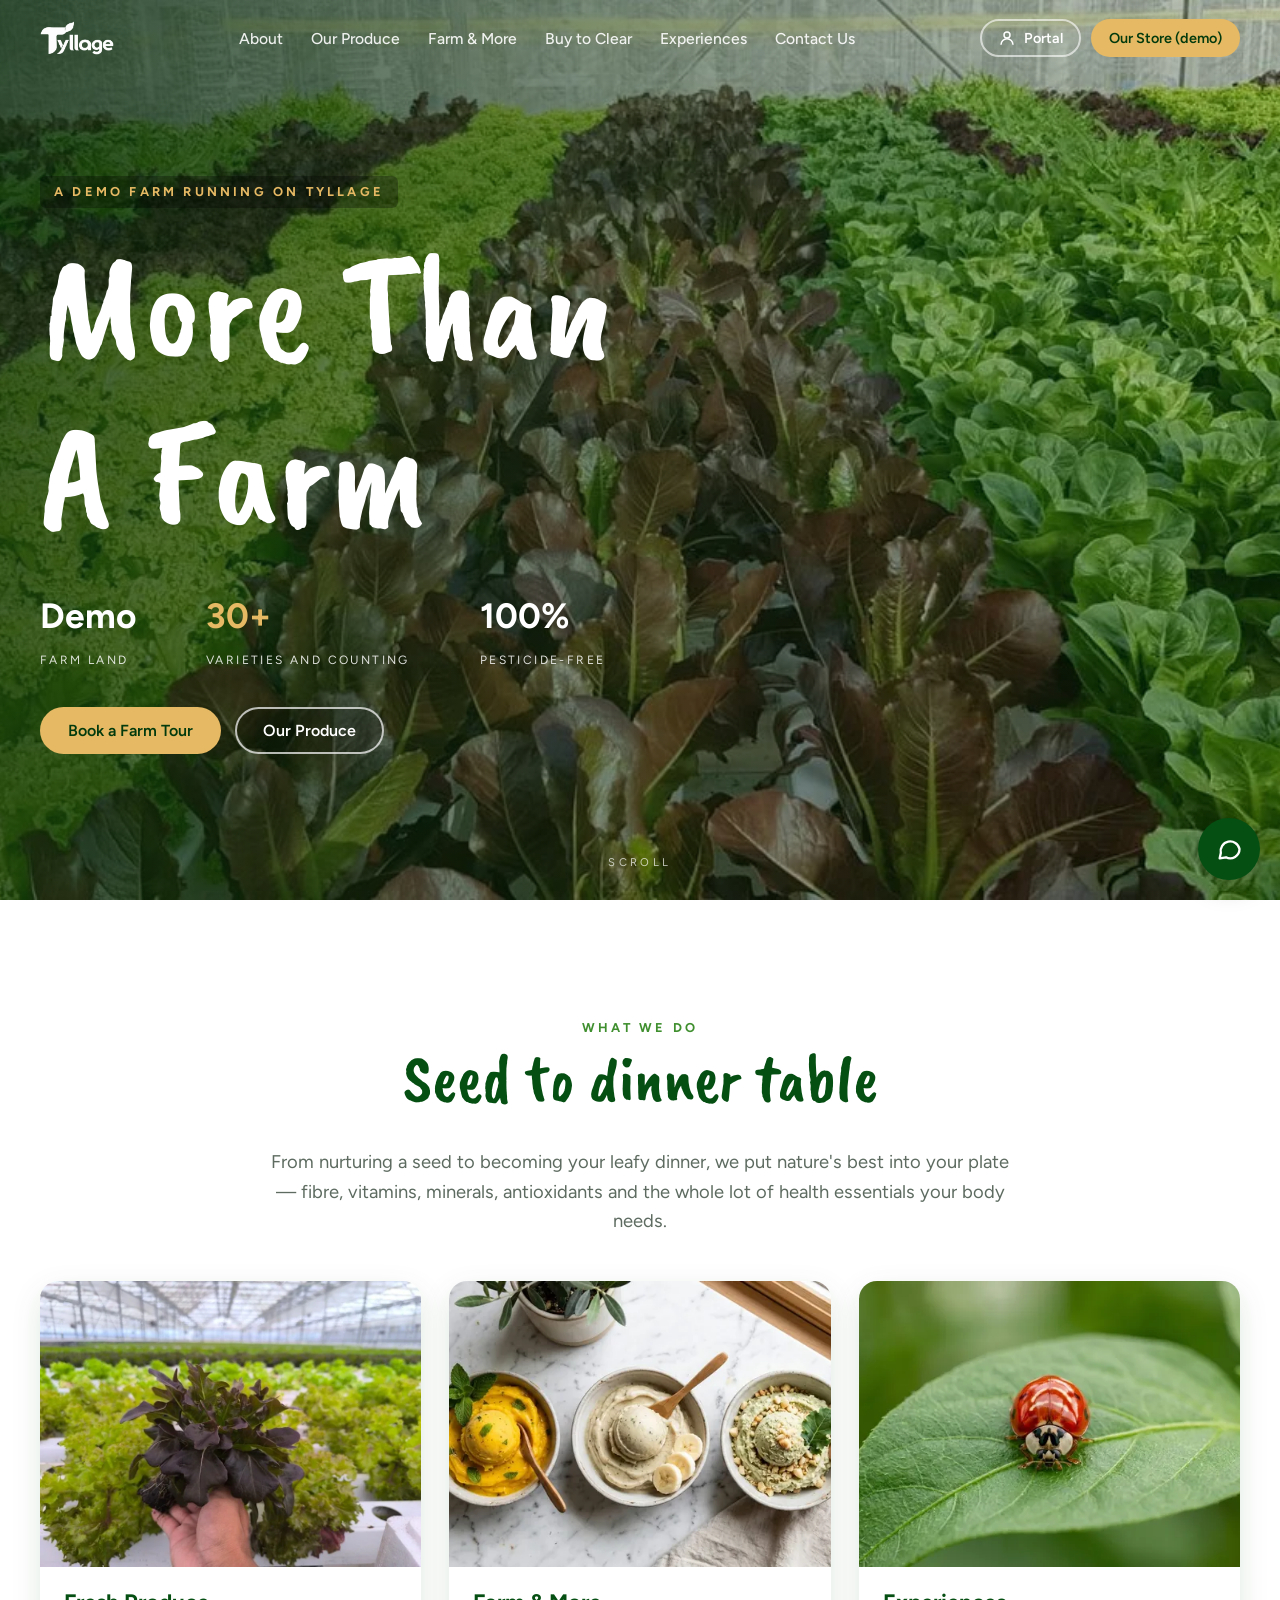
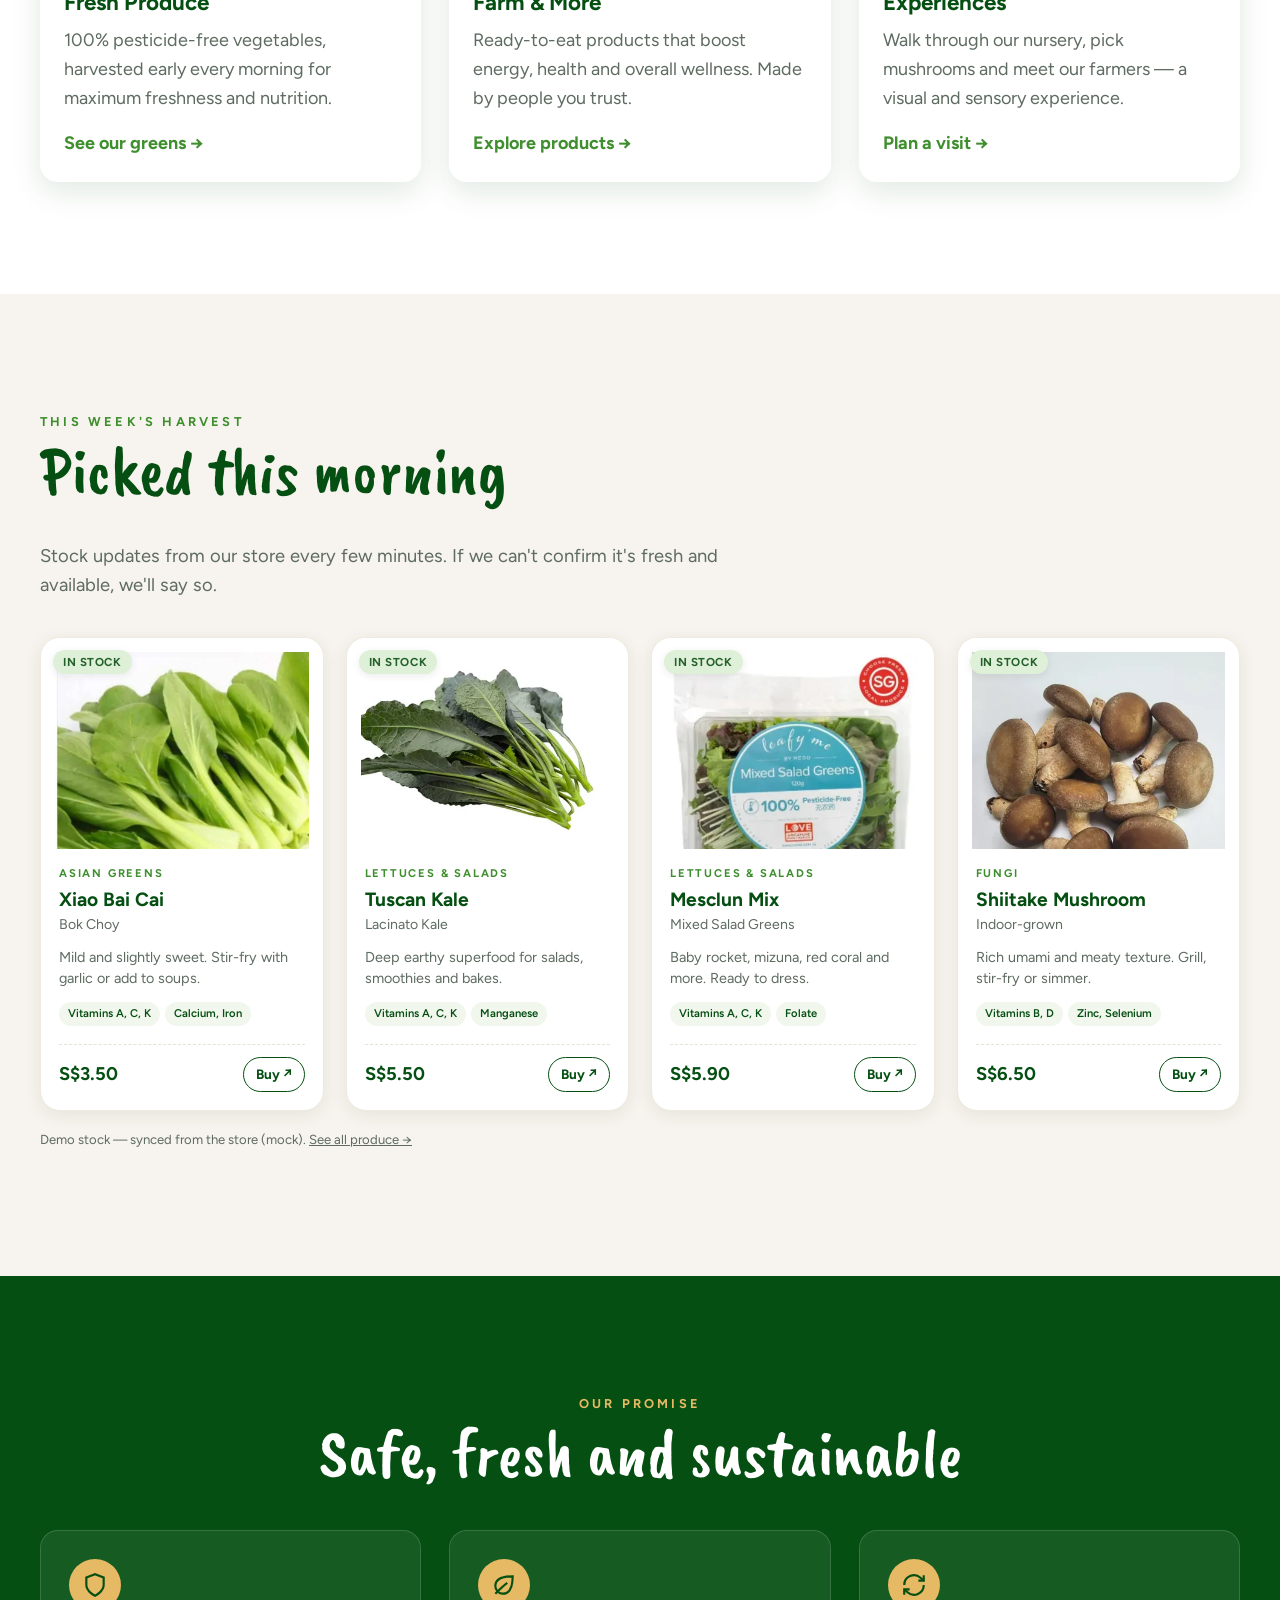
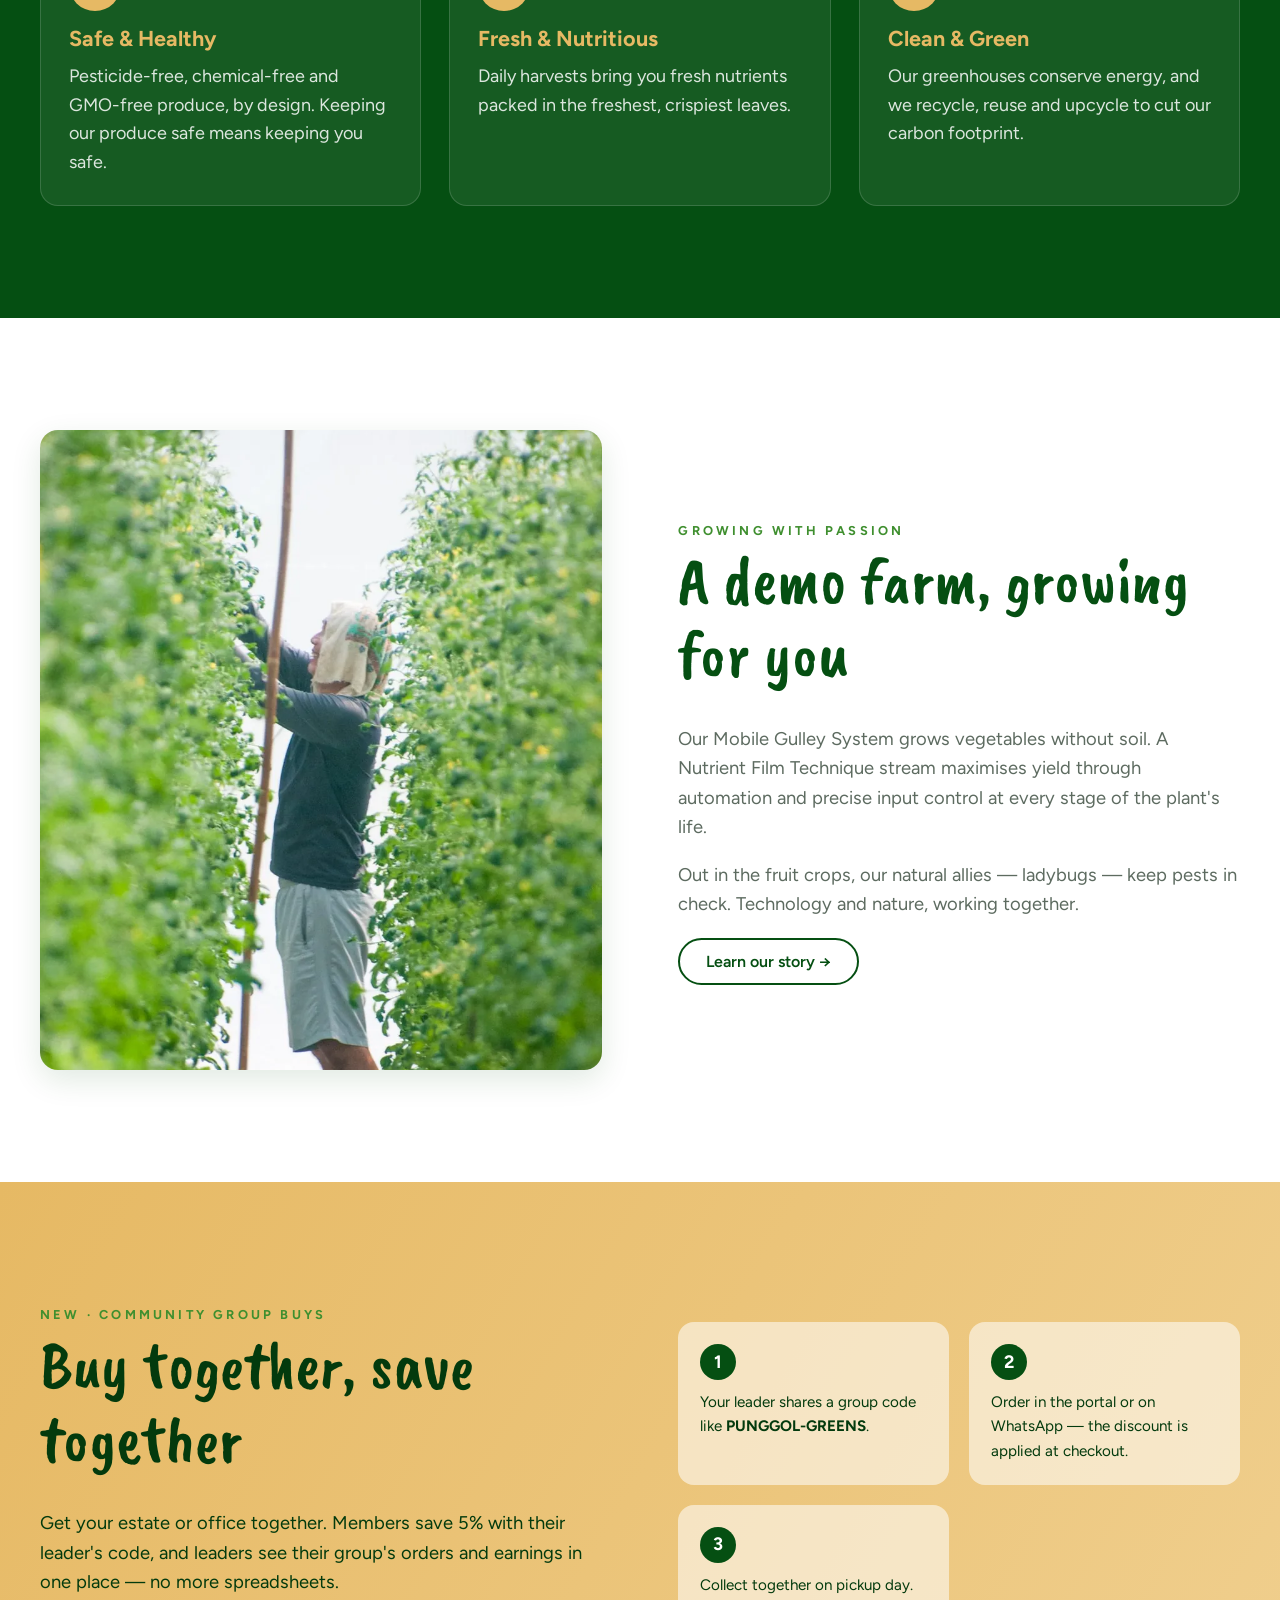
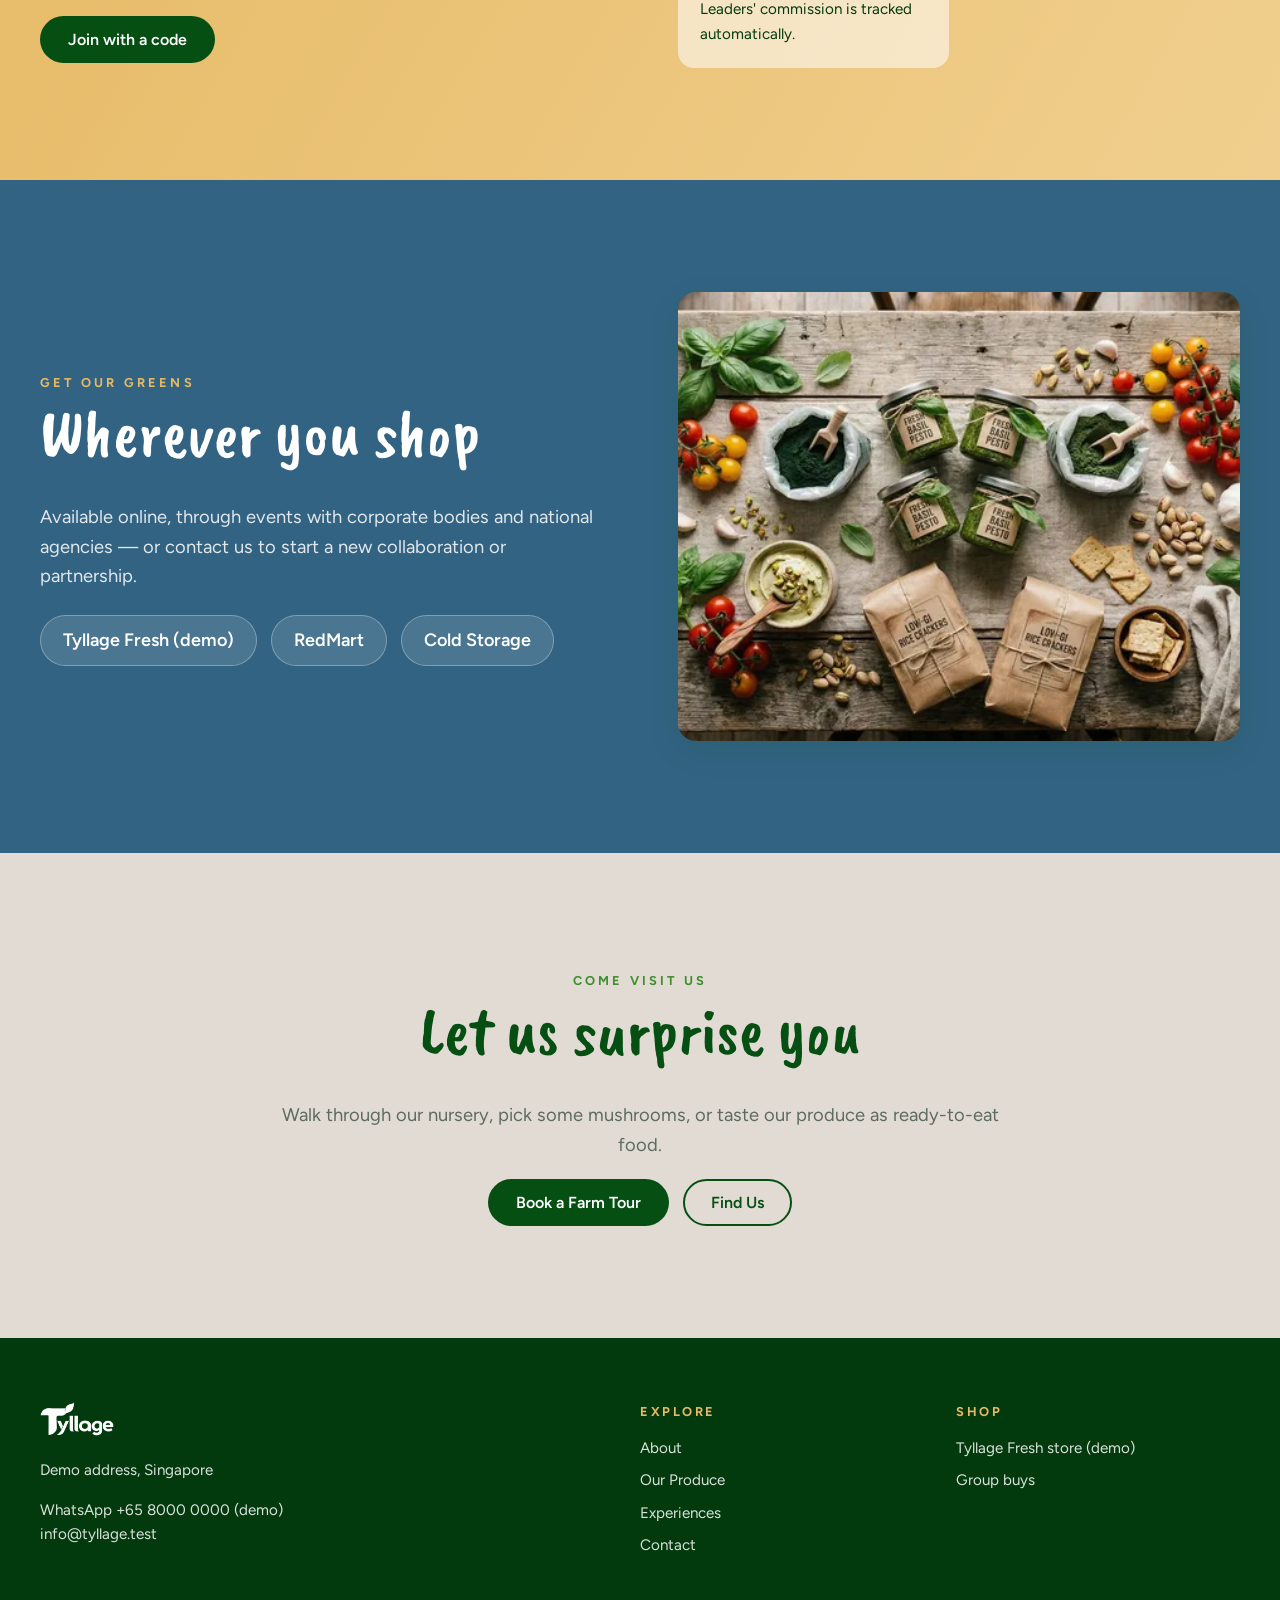
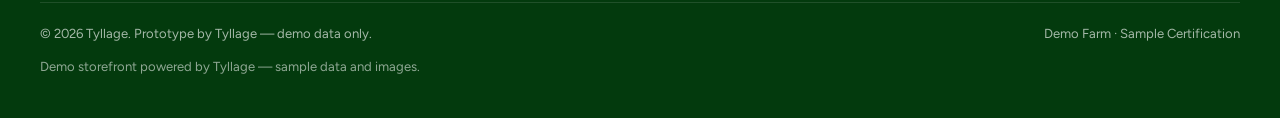
==== commit 8e23b3de: "Rebrand site to Tyllage: logo, icons and demo farm details" ====
--- a/index.html
+++ b/index.html
@@ -3,8 +3,8 @@
 <head>
   <meta charset="utf-8">
   <meta name="viewport" content="width=device-width, initial-scale=1">
-  <title>Tyllage — Singapore's Largest Urban Farm | Pesticide-Free Vegetables</title>
-  <meta name="description" content="Tyllage grows 100% pesticide-free vegetables on 6 hectares in Kranji, Singapore. Fresh produce, farm products, farm tours and group buys.">
+  <title>Tyllage — A Demo Farm Storefront | Pesticide-Free Vegetables</title>
+  <meta name="description" content="Tyllage is a demo farm storefront with 100% pesticide-free vegetables. Fresh produce, farm products, farm tours and group buys.">
   <link rel="preconnect" href="https://fonts.googleapis.com">
   <link rel="preconnect" href="https://fonts.gstatic.com" crossorigin>
   <link href="https://fonts.googleapis.com/css2?family=Caveat+Brush&family=Figtree:wght@300;400;500;600;700&display=swap" rel="stylesheet">
@@ -17,7 +17,7 @@
 
   <header class="site-header">
     <nav class="container nav" aria-label="Main">
-      <a class="logo" href="index.html"><img src="assets/meod-light.svg" alt="Tyllage home" width="106" height="30"></a>
+      <a class="logo" href="index.html"><img src="assets/tyllage-logo-white.png" alt="Tyllage home" height="34"></a>
       <ul class="nav-links" id="nav-links">
         <li><a href="about.html">About</a></li>
         <li><a href="produce.html">Our Produce</a></li>
@@ -25,14 +25,14 @@
         <li><a href="clearance.html">Buy to Clear</a></li>
         <li><a href="experiences.html">Experiences</a></li>
         <li><a href="contact.html">Contact Us</a></li>
-        <li class="mobile-only"><a href="https://meodfresh.com/" target="_blank" rel="noopener">Our Store ↗</a></li>
+        <li class="mobile-only"><a href="#">Our Store (demo) ↗</a></li>
       </ul>
       <div class="nav-actions">
         <a class="btn btn-sm btn-outline portal-btn" href="portal.html">
           <svg viewBox="0 0 24 24" fill="none" stroke="currentColor" stroke-width="2" aria-hidden="true"><circle cx="12" cy="8" r="4"/><path d="M4 21a8 8 0 0 1 16 0"/></svg>
           <span data-portal-label>Portal</span>
         </a>
-        <a class="btn btn-sm btn-gold store-btn" href="https://meodfresh.com/" target="_blank" rel="noopener">Our Store</a>
+        <a class="btn btn-sm btn-gold store-btn" href="#">Our Store (demo)</a>
         <button class="menu-toggle" type="button" aria-controls="nav-links" aria-expanded="false" aria-label="Open menu">
           <svg viewBox="0 0 24 24" fill="none" stroke="currentColor" stroke-width="2" aria-hidden="true"><path d="M3 6h18M3 12h18M3 18h18"/></svg>
         </button>
@@ -44,10 +44,10 @@
     <section class="hero">
       <img class="hero-bg" src="assets/img/hero-farm.webp" srcset="assets/img/hero-farm-640.webp 640w, assets/img/hero-farm.webp 1200w" sizes="100vw" alt="" fetchpriority="high">
       <div class="container">
-        <span class="eyebrow badge">Singapore's largest urban farm</span>
+        <span class="eyebrow badge">A demo farm running on Tyllage</span>
         <h1>More Than<br>A Farm</h1>
         <div class="stats">
-          <div class="stat"><strong>6 ha</strong><span>Farm land</span></div>
+          <div class="stat"><strong>Demo</strong><span>Farm land</span></div>
           <div class="stat"><strong>30+</strong><span>Varieties and counting</span></div>
           <div class="stat"><strong>100%</strong><span>Pesticide-free</span></div>
         </div>
@@ -117,7 +117,7 @@
           <div class="promise reveal">
             <div class="icon-circle"><svg viewBox="0 0 24 24" fill="none" stroke="currentColor" stroke-width="2" aria-hidden="true"><path d="M12 22s8-4 8-10V5l-8-3-8 3v7c0 6 8 10 8 10z"/></svg></div>
             <h3>Safe &amp; Healthy</h3>
-            <p>Pesticide-free, chemical-free and GMO-free produce since 2014. Keeping our produce safe means keeping you safe.</p>
+            <p>Pesticide-free, chemical-free and GMO-free produce, by design. Keeping our produce safe means keeping you safe.</p>
           </div>
           <div class="promise reveal">
             <div class="icon-circle"><svg viewBox="0 0 24 24" fill="none" stroke="currentColor" stroke-width="2" aria-hidden="true"><path d="M11 20A7 7 0 0 1 4 13c0-5 4-9 16-9 0 12-4 16-9 16z"/><path d="M4 20c4-4 7-7 11-10"/></svg></div>
@@ -138,7 +138,7 @@
         <img class="rounded-img portrait reveal" src="assets/img/farmer-vertical.webp" srcset="assets/img/farmer-vertical-500.webp 500w, assets/img/farmer-vertical.webp 900w" sizes="(max-width: 860px) 100vw, 560px" alt="A farmer tending tall vertical rows of greens" width="900" height="1600" loading="lazy">
         <div class="reveal">
           <span class="eyebrow dark">Growing with passion</span>
-          <h2 class="section-title">6 hectares to grow for you</h2>
+          <h2 class="section-title">A demo farm, growing for you</h2>
           <p class="lead">Our Mobile Gulley System grows vegetables without soil. A Nutrient Film Technique stream maximises yield through automation and precise input control at every stage of the plant's life.</p>
           <p class="lead">Out in the fruit crops, our natural allies — ladybugs — keep pests in check. Technology and nature, working together.</p>
           <a class="btn btn-outline" href="about.html">Learn our story →</a>
@@ -173,7 +173,7 @@
           <h2 class="section-title">Wherever you shop</h2>
           <p class="lead">Available online, through events with corporate bodies and national agencies — or contact us to start a new collaboration or partnership.</p>
           <div class="partners">
-            <a class="partner" href="https://meodfresh.com/" target="_blank" rel="noopener">Meodfresh</a>
+            <a class="partner" href="#">Tyllage Fresh (demo)</a>
             <span class="partner">RedMart</span>
             <span class="partner">Cold Storage</span>
           </div>
@@ -199,9 +199,9 @@
     <div class="container">
       <div class="footer-grid">
         <div>
-          <a class="logo" href="index.html"><img src="assets/meod-light.svg" alt="Tyllage" width="106" height="30" loading="lazy"></a>
-          <p>13 Neo Tiew Harvest Lane<br>Singapore 719838</p>
-          <p>WhatsApp +65 8133 0358<br><a href="mailto:info@meod.com.sg">info@meod.com.sg</a></p>
+          <a class="logo" href="index.html"><img src="assets/tyllage-logo-white.png" alt="Tyllage" height="34" loading="lazy"></a>
+          <p>Demo address, Singapore</p>
+          <p>WhatsApp +65 8000 0000 (demo)<br><a href="mailto:info@tyllage.test">info@tyllage.test</a></p>
         </div>
         <div>
           <h4>Explore</h4>
@@ -215,15 +215,16 @@
         <div>
           <h4>Shop</h4>
           <ul>
-            <li><a href="https://meodfresh.com/" target="_blank" rel="noopener">Tyllage Fresh store</a></li>
+            <li><a href="#">Tyllage Fresh store (demo)</a></li>
             <li><a href="index.html#group-buy">Group buys</a></li>
           </ul>
         </div>
       </div>
       <div class="footer-bottom">
         <span>© <span data-year></span> Tyllage. Prototype by Tyllage — demo data only.</span>
-        <span>Since 2014 · SG Fresh Produce Certified</span>
-      </div>
+        <span>Demo Farm · Sample Certification</span>
+      </div>
+      <p style="margin-top:12px;font-size:.82rem;opacity:.65">Demo storefront powered by Tyllage — sample data and images.</p>
     </div>
   </footer>
 
--- a/css/style.css
+++ b/css/style.css
@@ -77,8 +77,8 @@
 .site-header.solid, .site-header.always-solid { background: rgba(5, 79, 18, .96); box-shadow: 0 4px 20px rgba(0,0,0,.15); }
 .nav { display: flex; align-items: center; justify-content: space-between; height: 76px; }
 .logo { display: inline-flex; align-items: center; text-decoration: none; }
-.logo img { height: 30px; width: auto; }
-@media (max-width: 480px) { .logo img { height: 24px; } }
+.logo img { height: 34px; width: auto; }
+@media (max-width: 480px) { .logo img { height: 28px; } }
 .nav-links { display: flex; align-items: center; gap: 28px; list-style: none; margin: 0; padding: 0; }
 .nav-links a { color: var(--white); text-decoration: none; font-size: .98rem; font-weight: 500; opacity: .9; }
 .nav-links a:hover, .nav-links a[aria-current="page"] { opacity: 1; color: var(--gold); }
